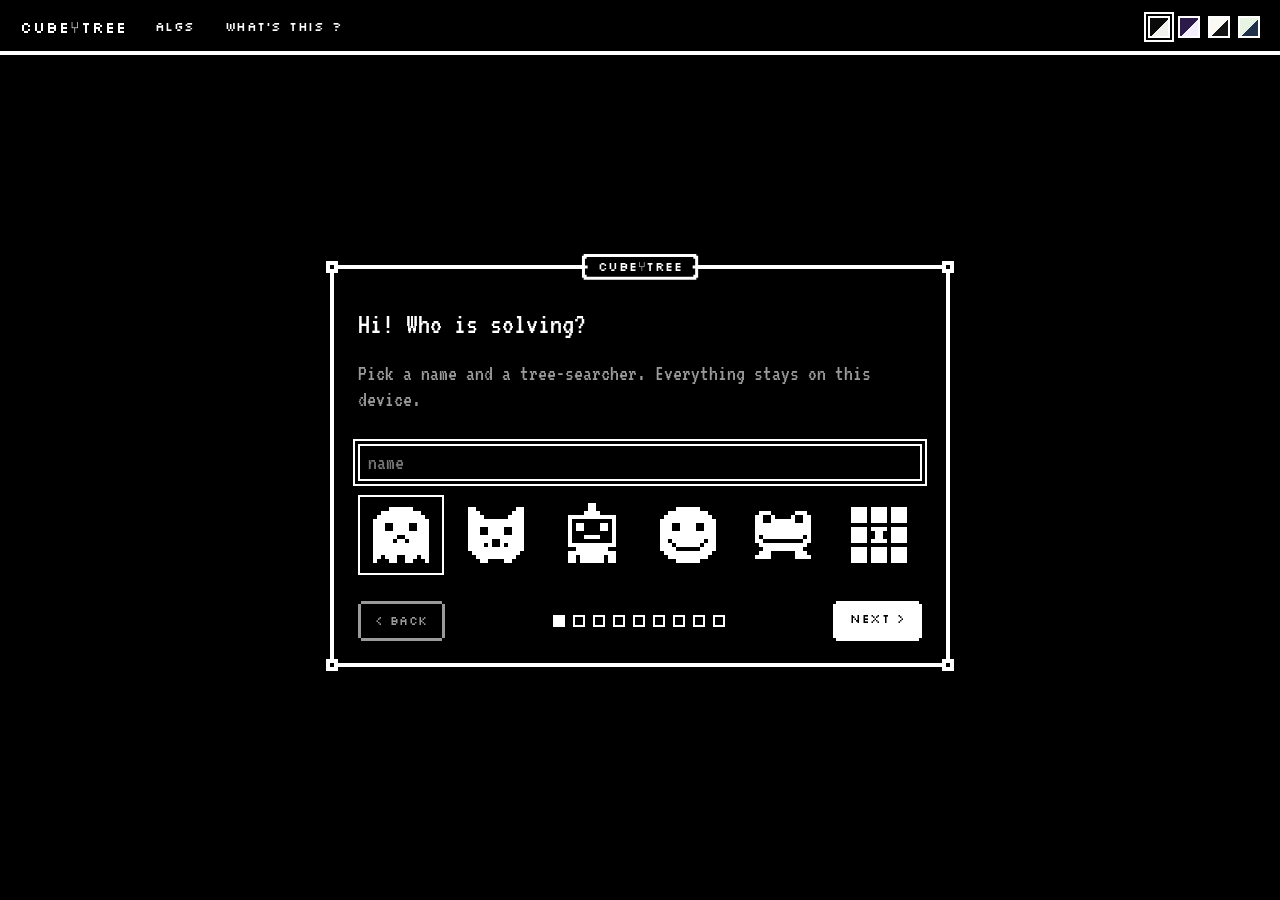
==== cube_tree_website/index.html @ 5900885c "Cache-buster for the portrait fix Co-Authored-By: Claude Opus 5.5 <noreply@anthropic.com>" ====
<!DOCTYPE html>
<html lang="en">

<head>
    <meta charset="UTF-8">
    <meta name="viewport" content="width=device-width, initial-scale=1.0">
    <title>cube⑂tree</title>
    <link rel="preconnect" href="https://fonts.googleapis.com">
    <link rel="preconnect" href="https://fonts.gstatic.com" crossorigin>
    <link rel="stylesheet" href="https://fonts.googleapis.com/css2?family=Silkscreen&family=VT323&display=swap">
    <link rel="stylesheet" href="styles.css?v=20261017b">
    <script src="js/profile.js?v=20261017b"></script>
</head>

<body>
    <header class="topbar">
        <div class="brand">
            <h1>cube⑂tree</h1>
            <nav class="page-nav" aria-label="pages">
                <a class="menu-item" href="algs.html"><span class="key">A</span>lgs</a>
                <button type="button" class="menu-item" id="info-btn"><span class="key">W</span>hat's this ?</button>
            </nav>
        </div>
        <div class="topbar-actions">
            <div class="theme-swatches" id="theme-swatches" role="group" aria-label="theme"></div>
        </div>
    </header>

    <main class="onboard-wrap">
        <section class="window onboard" id="onboard" aria-live="polite">
            <span class="window-tab" id="onboard-title">cube⑂tree</span>
            <div class="screen" id="screen"></div>
            <div class="nav" id="onboard-nav" hidden>
                <button type="button" class="px-btn" id="onboard-back">&lt; Back</button>
                <div class="dots" id="onboard-dots" aria-hidden="true"></div>
                <button type="button" class="px-btn primary" id="onboard-next">Next &gt;</button>
            </div>
        </section>
    </main>

    <script src="js/captions.js?v=20261017b"></script>
    <script src="js/skill-levels.js?v=20261017b"></script>
    <script src="js/searchers.js?v=20261017b"></script>
    <script src="js/facelet-cube.js?v=20261017b"></script>
    <script src="js/random-state-scramble.js?v=20261017b"></script>
    <script src="js/pro-steps.js?v=20261017b"></script>
    <script src="js/script.js?v=20261017b"></script>
    <script src="js/onboarding.js?v=20261017b"></script>
</body>

</html>
---- cube_tree_website/styles.css ----
/* cube⑂tree — one-bit pixel UI (README "Look").
 *
 * UI_references/ are the guardrails (developer, 2026-10-14): every frame,
 * button and mark below is one the references show, with their measured
 * proportions; nothing else is drawn.
 *
 *   UI_inspo.png (586 x 341, measured in its own pixels)
 *     window      stroke 4; corner studs 12 x 12 with a 4 x 4 hole, centred
 *                 on the corners; title tab centred on the top edge, 21 tall
 *                 for 8 px capitals, stroke 3, corners cut by one step, a
 *                 3 px ear at each end on the window's line
 *     check key   stroke 3, corners cut by one step, a bottom ledge 7 deep
 *     close box   a square with an X on the window's top-right corner
 *     selection   four L marks around the chosen item ("[Attack]"), only
 *                 there; never a frame for anything else
 *     inventory   a studded bar of round-cornered slots, half the stroke,
 *                 gaps of about a third of a slot
 *   1-bit_inspo_UI.png   the menu: capitals, the first letter lit in the
 *                 accent ("SETTINGS", "WHAT'S THIS ?"), a title strip
 *   showdown_UI_inspo.png  move buttons (name; type bottom left, count
 *                 bottom right), headed groups, the tooltip (title, tags,
 *                 a rule, lines)
 *   CubeDB screenshots    labels over their fields, the move counts at the
 *                 right of the label, one row of equal playback keys
 *   cube_inspo_art.png    the cube's flat cast shadow (pixel-cube.js)
 *
 * Measurements are kept as ratios at this page's scale: one art pixel (--u)
 * is 2 px; the window stroke is 2u (as the reference's stroke is half its
 * title capitals), studs 6u with a 2u hole, the title tab 13u tall, a key's
 * stroke 1.5u with a 3.5u ledge, slots 1u.
 *
 * Four themes, each from a reference: ink (UI_inspo.png), violet
 * (1-bit_inspo_UI.png), paper (1-bit_inspiration_art.jpeg), mint
 * (cube_inspo_art.png). Every colour is a token; the cube is always full
 * colour.
 */
:root,
:root[data-theme="ink"] {
    --bg: #000000;
    --panel: #000000;
    --ink: #ffffff;
    --dim: #9a9a9a;
    --line: #ffffff;
    --accent: #ffffff;
    --sel: #ffffff;
    --sel-ink: #000000;
    --warn: #ffd34d;
    --bad: #ff6b6b;
    --cube-bg: #000000;
    --shadow: #262626;
    --shine: #8dffa8;
    color-scheme: dark;
}
:root[data-theme="violet"] {
    --bg: #2e1548;
    --panel: #2e1548;
    --ink: #f4eefc;
    --dim: #a993c4;
    --line: #f4eefc;
    --accent: #2bd52b;
    --sel: #f4eefc;
    --sel-ink: #2e1548;
    --warn: #ffd34d;
    --bad: #ff8a8a;
    --cube-bg: #2e1548;
    --shadow: #22103a;
    --shine: #2bd52b;
    color-scheme: dark;
}
:root[data-theme="paper"] {
    --bg: #f4f4f0;
    --panel: #f4f4f0;
    --ink: #111111;
    --dim: #66665f;
    --line: #111111;
    --accent: #111111;
    --sel: #111111;
    --sel-ink: #f4f4f0;
    --warn: #8a5a00;
    --bad: #b3261e;
    --cube-bg: #f4f4f0;
    --shadow: #d7d7d0;
    --shine: #2f9e48;
    color-scheme: light;
}
:root[data-theme="mint"] {
    --bg: #d4ecd3;
    --panel: #d4ecd3;
    --ink: #22314a;
    --dim: #4f6e5c;
    --line: #22314a;
    --accent: #1f8fd6;
    --sel: #22314a;
    --sel-ink: #d4ecd3;
    --warn: #8a5a00;
    --bad: #b3261e;
    --cube-bg: #d4ecd3;
    --shadow: #63a675;
    --shine: #36c46a;
    color-scheme: light;
}

:root {
    --font-head: "Silkscreen", ui-monospace, Menlo, monospace;
    --font-body: "VT323", ui-monospace, Menlo, monospace;
    --u: 2px;                          /* one art pixel */
    --stroke: calc(2 * var(--u));      /* a window's line */
    --key: 3px;                        /* a key's line (1.5u) */
    --ledge: 7px;                      /* a key's bottom ledge (3.5u) */
    --slot: var(--u);                  /* a slot's line */
    --stud: calc(6 * var(--u));
    --hole: calc(2 * var(--u));
    --gap: 16px;
}

* { box-sizing: border-box; margin: 0; padding: 0; }
html { -webkit-text-size-adjust: 100%; }
[hidden] { display: none !important; }

body {
    background: var(--bg);
    color: var(--ink);
    font-family: var(--font-body);
    font-size: 22px;
    line-height: 1.15;
    min-height: 100vh;
    image-rendering: pixelated;
}
textarea, input, select, button { font: inherit; color: inherit; }
:focus-visible { outline: var(--u) solid var(--accent); outline-offset: 3px; }
::selection { background: var(--sel); color: var(--sel-ink); }

/* the chrome speaks in the pixel capitals of the references; prose and moves do not */
h1, h2, h3, legend, .label, .label-head, .window-tab, .px-title, .menu-item, .px-btn, .set-item, .slot-chip, .chip, .pick .tag, .case-name, .ls-head {
    font-family: var(--font-head);
    font-weight: 400;
    text-transform: uppercase;
    letter-spacing: 0.04em;
}
.moves, .alg, .scramble-text, .editor, .editor *, textarea, input { text-transform: none; letter-spacing: 0; }

/* ---- the window (UI_inspo.png) ------------------------------------------ */
.window, .px-frame {
    position: relative;
    background: var(--panel);
    border: var(--stroke) solid var(--line);
    padding: 30px 18px 18px;
}
.window::after, .px-frame::after {
    /* corner studs, each a square with a hole, centred on the corner */
    content: "";
    position: absolute;
    inset: calc(-1 * (var(--stud) + var(--stroke)) / 2);
    pointer-events: none;
    background:
        linear-gradient(var(--panel), var(--panel)) top var(--hole) left var(--hole) / var(--hole) var(--hole) no-repeat,
        linear-gradient(var(--panel), var(--panel)) top var(--hole) right var(--hole) / var(--hole) var(--hole) no-repeat,
        linear-gradient(var(--panel), var(--panel)) bottom var(--hole) left var(--hole) / var(--hole) var(--hole) no-repeat,
        linear-gradient(var(--panel), var(--panel)) bottom var(--hole) right var(--hole) / var(--hole) var(--hole) no-repeat,
        linear-gradient(var(--line), var(--line)) top left / var(--stud) var(--stud) no-repeat,
        linear-gradient(var(--line), var(--line)) top right / var(--stud) var(--stud) no-repeat,
        linear-gradient(var(--line), var(--line)) bottom left / var(--stud) var(--stud) no-repeat,
        linear-gradient(var(--line), var(--line)) bottom right / var(--stud) var(--stud) no-repeat;
}
/* the title tab: cut corners, a 3 px line, an ear at each end on the window's line */
.window-tab, .px-title {
    position: absolute;
    top: 0;
    left: 50%;
    transform: translate(-50%, calc(-50% - var(--stroke) / 2));
    z-index: 2;
    height: 26px;
    padding: 0 16px;
    display: inline-flex;
    align-items: center;
    gap: 10px;
    font-size: 13px;
    line-height: 1;
    white-space: nowrap;
    color: var(--ink);
    background: var(--line);
    clip-path: polygon(var(--u) 0, calc(100% - var(--u)) 0, calc(100% - var(--u)) var(--u), 100% var(--u), 100% calc(100% - var(--u)), calc(100% - var(--u)) calc(100% - var(--u)), calc(100% - var(--u)) 100%, var(--u) 100%, var(--u) calc(100% - var(--u)), 0 calc(100% - var(--u)), 0 var(--u), var(--u) var(--u));
}
.window-tab::before, .px-title::before {
    content: "";
    position: absolute;
    inset: var(--key);
    z-index: -1;
    background: var(--panel);
    clip-path: inherit;
}
.window-tab, .px-title { isolation: isolate; }
.window-tab::after, .px-title::after {
    /* the ears: the window's line carries on into the tab's ends */
    content: "";
    position: absolute;
    left: 0;
    right: 0;
    top: 50%;
    height: var(--key);
    transform: translateY(-50%);
    background:
        linear-gradient(var(--line), var(--line)) left / calc(2 * var(--key)) 100% no-repeat,
        linear-gradient(var(--line), var(--line)) right / calc(2 * var(--key)) 100% no-repeat;
}
.px-title .aside, .window-tab .aside { color: var(--dim); }
/* the close box: a square with an X on the window's top-right corner */
.close-box {
    position: absolute;
    top: calc(-1 * (28px + var(--stroke)) / 2);
    right: calc(-1 * (28px + var(--stroke)) / 2);
    z-index: 3;
    width: 28px;
    height: 28px;
    display: grid;
    place-items: center;
    background: var(--panel);
    border: var(--key) solid var(--line);
    font-family: var(--font-head);
    font-size: 16px;
    line-height: 1;
    cursor: pointer;
    padding: 0;
}
.close-box:hover, .close-box:focus-visible { background: var(--sel); color: var(--sel-ink); }

/* ---- selection marks: four L corners around the chosen item ------------- */
.marked, .px-btn.quiet:hover, .px-btn.quiet:focus-visible, .menu-item[aria-current="page"], .menu-item:hover, .menu-item:focus-visible { position: relative; }
.marked::before, .px-btn.quiet:hover::before, .px-btn.quiet:focus-visible::before,
.menu-item[aria-current="page"]::before, .menu-item:hover::before, .menu-item:focus-visible::before, .brackets::before {
    content: "";
    position: absolute;
    inset: -4px;
    pointer-events: none;
    --arm: 8px;
    --t: var(--key);
    background:
        linear-gradient(var(--line), var(--line)) top left / var(--arm) var(--t) no-repeat,
        linear-gradient(var(--line), var(--line)) top left / var(--t) var(--arm) no-repeat,
        linear-gradient(var(--line), var(--line)) top right / var(--arm) var(--t) no-repeat,
        linear-gradient(var(--line), var(--line)) top right / var(--t) var(--arm) no-repeat,
        linear-gradient(var(--line), var(--line)) bottom left / var(--arm) var(--t) no-repeat,
        linear-gradient(var(--line), var(--line)) bottom left / var(--t) var(--arm) no-repeat,
        linear-gradient(var(--line), var(--line)) bottom right / var(--arm) var(--t) no-repeat,
        linear-gradient(var(--line), var(--line)) bottom right / var(--t) var(--arm) no-repeat;
}
.brackets { position: relative; }
.brackets::before { inset: 0; --arm: 18px; }
.brackets:focus-within::before { --arm: 30px; }

/* ---- keys (the check keys of UI_inspo.png) ------------------------------- */
.px-btn {
    position: relative;
    display: inline-flex;
    align-items: center;
    justify-content: center;
    gap: 8px;
    min-height: 34px;
    padding: 6px 14px calc(6px + var(--ledge) - var(--key));
    background: var(--panel);
    color: var(--ink);
    border: none;
    cursor: pointer;
    font-size: 12px;
    line-height: 1;
    text-decoration: none;
    /* the line, cut at the corners, and the ledge along the bottom */
    box-shadow:
        inset 0 calc(-1 * var(--ledge)) 0 0 var(--line),
        0 calc(-1 * var(--key)) 0 0 var(--line),
        0 var(--key) 0 0 var(--line),
        calc(-1 * var(--key)) 0 0 0 var(--line),
        var(--key) 0 0 0 var(--line);
    margin: var(--key);
}
.px-btn:hover:not(:disabled) { box-shadow: inset 0 calc(-1 * var(--ledge)) 0 0 var(--line), inset 0 0 0 200px color-mix(in srgb, var(--line) 12%, transparent), 0 calc(-1 * var(--key)) 0 0 var(--line), 0 var(--key) 0 0 var(--line), calc(-1 * var(--key)) 0 0 0 var(--line), var(--key) 0 0 0 var(--line); }
.px-btn:active:not(:disabled) {
    transform: translateY(calc(var(--ledge) - var(--key)));
    padding-bottom: 6px;
    box-shadow: inset 0 calc(-1 * var(--key)) 0 0 var(--line), 0 calc(-1 * var(--key)) 0 0 var(--line), 0 var(--key) 0 0 var(--line), calc(-1 * var(--key)) 0 0 0 var(--line), var(--key) 0 0 0 var(--line);
}
.px-btn:disabled { color: var(--dim); cursor: default; box-shadow: 0 calc(-1 * var(--key)) 0 0 var(--dim), 0 var(--key) 0 0 var(--dim), calc(-1 * var(--key)) 0 0 0 var(--dim), var(--key) 0 0 0 var(--dim); padding-bottom: 6px; }
.px-btn.primary { background: var(--sel); color: var(--sel-ink); }
/* a plain word in the chrome: no key, the selection marks on hover */
.px-btn.quiet, .px-btn.quiet:hover:not(:disabled), .px-btn.quiet:active:not(:disabled), .px-btn.quiet:disabled {
    box-shadow: none; background: none; transform: none; padding: 6px 8px; margin: 0;
}
.px-btn.quiet:disabled { color: var(--dim); }
.px-btn.quiet:disabled::before { display: none; }
.px-btn.icon { min-width: 34px; padding-left: 8px; padding-right: 8px; }
a.px-btn { color: inherit; }
.link-btn { background: none; border: none; color: var(--dim); text-decoration: underline; cursor: pointer; justify-self: start; text-align: left; }
.link-btn:hover { color: var(--ink); }

/* check boxes: the check key, small; the check is a pixel tick */
.px-check { display: inline-flex; align-items: center; gap: 10px; cursor: pointer; }
.px-check input {
    appearance: none;
    -webkit-appearance: none;
    flex: 0 0 auto;
    width: 22px;
    height: 24px;
    margin: var(--key);
    cursor: pointer;
    background: var(--panel);
    box-shadow: inset 0 -5px 0 0 var(--line), 0 calc(-1 * var(--key)) 0 0 var(--line), 0 var(--key) 0 0 var(--line), calc(-1 * var(--key)) 0 0 0 var(--line), var(--key) 0 0 0 var(--line);
    display: inline-grid;
    place-items: center;
}
.px-check input:checked::after {
    /* the tick of UI_inspo.png's keys, in art pixels */
    content: "";
    width: 14px;
    height: 10px;
    margin-bottom: 5px;
    background: var(--ink);
    clip-path: polygon(0 50%, 25% 50%, 25% 70%, 37.5% 70%, 37.5% 80%, 50% 80%, 50% 60%, 62.5% 60%, 62.5% 40%, 75% 40%, 75% 20%, 87.5% 20%, 87.5% 0, 100% 0, 100% 30%, 87.5% 30%, 87.5% 50%, 75% 50%, 75% 70%, 62.5% 70%, 62.5% 90%, 50% 90%, 50% 100%, 37.5% 100%, 37.5% 90%, 25% 90%, 25% 80%, 12.5% 80%, 12.5% 70%, 0 70%);
}
.px-check input:disabled { box-shadow: 0 calc(-1 * var(--key)) 0 0 var(--dim), 0 var(--key) 0 0 var(--dim), calc(-1 * var(--key)) 0 0 0 var(--dim), var(--key) 0 0 0 var(--dim); }

/* fields: a plain box of the window's line (CubeDB's fields, in one bit) */
.px-input, .px-select, .px-textarea {
    background: var(--panel);
    border: var(--slot) solid var(--line);
    padding: 4px 8px;
    border-radius: 0;
    min-height: 34px;
}
.px-select {
    appearance: none; -webkit-appearance: none; padding-right: 28px;
    background-image: linear-gradient(45deg, transparent 50%, var(--ink) 50%), linear-gradient(135deg, var(--ink) 50%, transparent 50%);
    background-position: calc(100% - 15px) 55%, calc(100% - 9px) 55%;
    background-size: 6px 6px;
    background-repeat: no-repeat;
}

/* ---- the top: the menu of 1-bit_inspo_UI.png ----------------------------- */
.topbar {
    display: flex;
    align-items: center;
    justify-content: space-between;
    gap: 12px 20px;
    flex-wrap: wrap;
    padding: 14px 20px 12px;
    background: var(--bg);
    border-bottom: var(--stroke) solid var(--line);
    position: sticky;
    top: 0;
    z-index: 20;
}
.brand { display: flex; align-items: center; gap: 22px; flex-wrap: wrap; }
.brand h1 { font-size: 16px; line-height: 1; letter-spacing: 0.06em; }
.page-nav { display: flex; gap: 6px 18px; flex-wrap: wrap; }
.menu-item {
    background: none;
    border: none;
    padding: 6px 6px;
    font-size: 13px;
    line-height: 1;
    color: var(--ink);
    text-decoration: none;
    cursor: pointer;
}
.menu-item .key { color: var(--accent); }
.topbar-actions { display: flex; align-items: center; gap: 10px; }
/* the profile badge: a portrait in a round frame (UI_inspo.png, top left) */
.profile-chip { display: inline-flex; align-items: center; gap: 10px; color: var(--ink); text-decoration: none; font-family: var(--font-head); font-size: 12px; text-transform: uppercase; }
.profile-chip canvas { width: 32px; height: 32px; padding: 3px; border: var(--slot) solid var(--line); background: var(--panel); }

/* ---- labels over their fields (CubeDB) ----------------------------------- */
.label-row { display: flex; align-items: center; gap: 10px; margin-bottom: 8px; min-height: 30px; flex-wrap: wrap; }
.label-row .label { font-size: 12px; color: var(--ink); }
.label-row .aside, .move-count, .scramble-status { font-family: var(--font-head); font-size: 11px; color: var(--dim); text-transform: uppercase; }
.scramble-status.searching { color: var(--accent); }
.scramble-status.error { color: var(--bad); }
.move-count { margin-left: auto; }

/* ---- the solving screen -------------------------------------------------- */
.main {
    display: grid;
    grid-template-columns: minmax(300px, 1fr) minmax(340px, 1.05fr);
    gap: 28px calc(2 * var(--gap));
    padding: 26px 20px 48px;
    max-width: 1320px;
    margin: 0 auto;
    align-items: start;
}
.col { display: grid; gap: 26px; min-width: 0; }
.cube-col { position: sticky; top: 84px; }

.cube-stage {
    position: relative;
    width: 100%;
    aspect-ratio: 1 / 0.9;
    overflow: hidden;
    touch-action: none;
    cursor: grab;
}
.cube-stage:active { cursor: grabbing; }
.cube-stage canvas { width: 100%; height: 100%; display: block; image-rendering: pixelated; }
.cube-stage .stage-note { position: absolute; left: 14px; bottom: 10px; font-size: 18px; color: var(--dim); pointer-events: none; }
.cube-stage .stage-step { position: absolute; left: 14px; top: 12px; font-family: var(--font-head); font-size: 11px; color: var(--dim); pointer-events: none; }
.zoom { position: absolute; right: 8px; top: 8px; display: grid; gap: 4px; }
.zoom .px-btn { min-height: 28px; min-width: 28px; font-size: 16px; padding: 4px; }

/* playback: a scrub line, then one row of equal keys (CubeDB) */
.playback { display: grid; gap: 10px; margin-top: 10px; }
.scrub { -webkit-appearance: none; appearance: none; width: 100%; height: 18px; background: transparent; cursor: pointer; }
.scrub::-webkit-slider-runnable-track { height: var(--stroke); background: var(--line); }
.scrub::-moz-range-track { height: var(--stroke); background: var(--line); }
.scrub::-webkit-slider-thumb { -webkit-appearance: none; width: 12px; height: 18px; background: var(--panel); border: var(--key) solid var(--line); margin-top: -7px; }
.scrub::-moz-range-thumb { width: 12px; height: 18px; background: var(--panel); border: var(--key) solid var(--line); border-radius: 0; }
.play-row { display: grid; grid-template-columns: repeat(5, 1fr); gap: 8px; }
.play-row .px-btn { width: auto; font-size: 12px; }
.case-view .play-row { grid-template-columns: repeat(4, 1fr); }

.scramble-text { font-size: 25px; line-height: 1.2; word-spacing: 3px; min-height: 2.4em; }
.scramble-nav { display: flex; gap: 2px; align-items: center; margin-left: auto; }
.scramble-nav .count { font-family: var(--font-head); font-size: 11px; min-width: 40px; text-align: center; }

.solution-panel { display: grid; }
.editor { position: relative; width: 100%; min-height: 132px; font-size: 25px; line-height: 31px; background: var(--panel); }
.editor textarea, .editor .editor-shadow {
    position: absolute; inset: 0; padding: 14px 18px;
    white-space: pre-wrap; word-wrap: break-word; overflow-wrap: anywhere;
    font: inherit; line-height: inherit; tab-size: 4;
}
.editor textarea { background: transparent; border: none; resize: none; color: transparent; caret-color: var(--ink); z-index: 2; overflow: hidden; }
.editor textarea:focus { outline: none; }
.editor .editor-shadow { color: var(--ink); pointer-events: none; z-index: 1; overflow: hidden; }
.editor .editor-sizer { visibility: hidden; padding: 14px 18px; white-space: pre-wrap; overflow-wrap: anywhere; min-height: 132px; }
.editor .tok-comment { color: var(--accent); }
.editor .tok-pending { color: var(--dim); }
.editor .tok-bad { text-decoration: underline wavy var(--bad); }
.editor .ghost { color: var(--dim); }
/* the key hint of CubeDB's autocomplete ("Tab") */
.ghost-key { font-family: var(--font-head); font-size: 10px; text-transform: uppercase; border: var(--slot) solid var(--dim); padding: 1px 4px; margin-left: 8px; vertical-align: 4px; color: var(--dim); }
.editor-actions { display: flex; gap: 4px 10px; flex-wrap: wrap; justify-content: flex-end; margin-top: 10px; }
.status-line { font-size: 18px; color: var(--dim); }
.status-line:empty { display: none; }
.status-line[data-state="error"] { color: var(--bad); }

/* ---- the tree-searcher: its portrait and its window ---------------------- */
.searcher { display: grid; grid-template-columns: 76px minmax(0, 1fr); gap: 0 20px; align-items: start; margin-top: 26px; }
/* the round portrait frame of UI_inspo.png's badge: a ring of pixel steps */
.searcher-sprite {
    --ring: polygon(20px 0, calc(100% - 20px) 0, calc(100% - 20px) 6px, calc(100% - 10px) 6px, calc(100% - 10px) 10px, calc(100% - 6px) 10px, calc(100% - 6px) 20px, 100% 20px, 100% calc(100% - 20px), calc(100% - 6px) calc(100% - 20px), calc(100% - 6px) calc(100% - 10px), calc(100% - 10px) calc(100% - 10px), calc(100% - 10px) calc(100% - 6px), calc(100% - 20px) calc(100% - 6px), calc(100% - 20px) 100%, 20px 100%, 20px calc(100% - 6px), 10px calc(100% - 6px), 10px calc(100% - 10px), 6px calc(100% - 10px), 6px calc(100% - 20px), 0 calc(100% - 20px), 0 20px, 6px 20px, 6px 10px, 10px 10px, 10px 6px, 20px 6px);
}
.searcher-sprite {
    position: relative; width: 76px; height: 76px; padding: 12px;
    background: none; border: none; cursor: pointer; display: grid; place-items: center; isolation: isolate;
}
.searcher-sprite::before, .searcher-sprite::after { content: ""; position: absolute; z-index: -1; clip-path: var(--ring); }
.searcher-sprite::before { inset: 0; background: var(--line); }
.searcher-sprite::after { inset: var(--key); background: var(--panel); }
.searcher-sprite canvas { width: 100%; height: 100%; animation: bob 1.6s steps(2) infinite; }
@keyframes bob { 50% { transform: translateY(-2px); } }
.searcher.thinking .searcher-sprite canvas { animation: bob 0.5s steps(2) infinite; }
.bubble { min-width: 0; padding: 30px 16px 16px; }
.bubble-title:empty { display: none; }
.bubble .say { margin-bottom: 12px; }
.picks { display: grid; grid-template-columns: repeat(auto-fill, minmax(230px, 1fr)); gap: 10px; }
/* a pick: one of Showdown's move buttons -- the moves, the kind bottom left, the count bottom right */
.pick {
    display: grid;
    grid-template-columns: 1fr auto;
    grid-template-areas: "alg alg" "why why" "tag cnt";
    gap: 4px 10px;
    text-align: left;
    padding: 10px 12px 8px;
    background: var(--panel);
    border: var(--slot) solid var(--line);
    cursor: pointer;
    min-width: 0;
    position: relative;
}
.pick .alg { grid-area: alg; font-size: 24px; overflow-wrap: anywhere; }
.pick .why { grid-area: why; font-size: 18px; color: var(--dim); }
.pick .tag { grid-area: tag; font-size: 10px; color: var(--accent); align-self: end; }
.pick .cnt { grid-area: cnt; font-family: var(--font-head); font-size: 10px; color: var(--dim); text-transform: uppercase; align-self: end; }
.pick:hover, .pick:focus-visible { background: var(--sel); color: var(--sel-ink); }
.pick:hover .why, .pick:hover .tag, .pick:hover .cnt, .pick:focus-visible .why, .pick:focus-visible .tag, .pick:focus-visible .cnt { color: var(--sel-ink); }
.pick-row { display: flex; align-items: stretch; gap: 4px; min-width: 0; }
.pick-row .pick { flex: 1; }
.pick-row .star { align-self: center; color: var(--dim); }
.pick-row .star:hover, .pick-row .star:focus-visible { color: var(--warn); }
.bubble-actions { display: flex; justify-content: flex-end; gap: 8px; margin-top: 12px; flex-wrap: wrap; }
.bubble-actions:empty { display: none; }
.critique-list { list-style: none; display: grid; gap: 4px; max-height: 52vh; overflow: auto; }
.critique-list li { cursor: pointer; padding: 6px 8px; border: var(--slot) solid transparent; }
.critique-list li:hover { border-color: var(--line); }
.critique-list .alt { color: var(--dim); font-size: 19px; }
.critique-list .total { cursor: default; border-top: var(--slot) solid var(--line); padding-top: 8px; }
.critique-list .total:hover { border-color: transparent; border-top-color: var(--line); }

/* ---- dialogs: windows over the page ------------------------------------- */
dialog { color: var(--ink); }
dialog::backdrop { background: color-mix(in srgb, var(--bg) 70%, transparent); }
/* settings: a window down the right side */
.drawer {
    margin: 16px 16px 16px auto;
    height: calc(100% - 32px);
    max-height: none;
    width: min(500px, calc(100vw - 32px));
    overflow: visible;
    padding: 0;
}
.drawer .drawer-body { height: 100%; overflow: auto; overflow-x: hidden; padding: 34px 22px 40px; display: grid; gap: 30px; align-content: start; }
.group { display: grid; gap: 10px; border: none; min-width: 0; }
.group legend, .group .label-head { font-size: 13px; color: var(--accent); margin-bottom: 8px; }
.group .row { display: flex; flex-wrap: wrap; gap: 10px 20px; align-items: center; }
.group .hint { margin: 0; font-size: 18px; color: var(--dim); }
/* a setting: its name, then a short line saying exactly what it does */
.opt { display: grid; grid-template-columns: auto 1fr; gap: 0 12px; align-items: start; cursor: pointer; }
.opt input { margin-top: 3px; }
.opt .name { font-size: 22px; }
.opt .name .acr { font-family: var(--font-head); font-size: 11px; color: var(--accent); margin-left: 6px; text-transform: uppercase; }
.opt .desc { grid-column: 2; font-size: 18px; color: var(--dim); line-height: 1.15; }
.field { display: grid; gap: 4px; }
.field .name { font-size: 22px; }
.field .desc { font-size: 18px; color: var(--dim); }
.field .px-select, .field .px-input { justify-self: start; min-width: 220px; max-width: 100%; }
.ls-head { font-size: 11px; color: var(--dim); margin-top: 6px; }
.limits-table { width: 100%; border-collapse: collapse; font-size: 18px; }
.limits-table th { font-family: var(--font-head); font-size: 9px; text-align: left; color: var(--dim); font-weight: 400; padding: 2px; text-transform: uppercase; }
.limits-table td { padding: 2px; }
.limits-table input { width: 100%; min-height: 26px; padding: 1px 4px; }
details summary { cursor: pointer; font-size: 20px; }
.info-dialog {
    max-width: min(640px, calc(100vw - 40px));
    max-height: calc(100vh - 60px);
    margin: auto;
    overflow: visible;
    padding: 0;
}
.info-dialog .info-body { max-height: calc(100vh - 64px); overflow: auto; padding: 34px 22px 20px; }
.info-dialog h3 { font-size: 12px; margin: 18px 0 6px; color: var(--accent); }
.info-dialog h3:first-child { margin-top: 0; }

/* ---- sign-in and onboarding (index.html) --------------------------------- */
.onboard-wrap { min-height: calc(100vh - 70px); display: grid; place-items: center; padding: 40px 20px 48px; }
.onboard { width: min(620px, 100%); padding: 38px 24px 22px; }
.onboard h2 { font-family: var(--font-body); text-transform: none; letter-spacing: 0; font-size: 30px; margin-bottom: 6px; }
.onboard .sub { color: var(--dim); margin-bottom: 18px; min-height: 1em; }
.onboard .screen { display: grid; gap: 14px; }
.onboard .nav { display: flex; justify-content: space-between; align-items: center; margin-top: 26px; gap: 12px; }
.onboard .dots { display: flex; gap: 8px; }
.onboard .dots span { width: 12px; height: 12px; border: var(--slot) solid var(--line); }
.onboard .dots span.on { background: var(--ink); }
.searcher-grid { display: grid; grid-template-columns: repeat(6, 1fr); gap: 10px; }
.searcher-choice { border: var(--slot) solid transparent; background: none; padding: 6px; cursor: pointer; display: grid; place-items: center; position: relative; }
.searcher-choice canvas { width: 100%; max-width: 64px; aspect-ratio: 1; }
.searcher-choice[aria-pressed="true"] { border-color: var(--line); }
.choice-list { display: grid; gap: 8px; }
.choice { display: flex; align-items: center; gap: 12px; border: var(--slot) solid var(--line); padding: 8px 12px; cursor: pointer; background: var(--panel); }
.choice:hover { background: color-mix(in srgb, var(--line) 12%, var(--panel)); }
.choice.selected, .choice:has(input:checked) { background: var(--sel); color: var(--sel-ink); }
.choice:has(input:checked) input, .choice.selected input { background: var(--sel); box-shadow: inset 0 -5px 0 0 var(--sel-ink), 0 -3px 0 0 var(--sel-ink), 0 3px 0 0 var(--sel-ink), -3px 0 0 0 var(--sel-ink), 3px 0 0 0 var(--sel-ink); }
.choice:has(input:checked) input::after { background: var(--sel-ink); }
.choice .tag { margin-left: auto; font-family: var(--font-head); font-size: 10px; color: var(--dim); text-transform: uppercase; }
.choice:has(input:checked) .tag { color: var(--sel-ink); }
.speed-row { display: flex; align-items: center; gap: 12px; flex-wrap: wrap; }
.speed-row .px-input { width: 120px; font-size: 30px; }
.level-readout { font-family: var(--font-head); font-size: 12px; text-transform: uppercase; }
.level-note { color: var(--dim); font-size: 20px; line-height: 1.2; }
.colour-row { display: flex; gap: 12px; flex-wrap: wrap; }
.colour-chip { width: 44px; height: 44px; border: var(--slot) solid var(--line); cursor: pointer; position: relative; }
.colour-chip[aria-pressed="true"] { outline: var(--key) solid var(--line); outline-offset: 3px; }
.colour-chip[aria-pressed="true"]::after { content: ""; position: absolute; inset: 0; margin: auto; width: 16px; height: 12px; background: #111; clip-path: polygon(0 50%, 25% 50%, 25% 70%, 37.5% 70%, 37.5% 80%, 50% 80%, 50% 60%, 62.5% 60%, 62.5% 40%, 75% 40%, 75% 20%, 87.5% 20%, 87.5% 0, 100% 0, 100% 30%, 87.5% 30%, 87.5% 50%, 75% 50%, 75% 70%, 62.5% 70%, 62.5% 90%, 50% 90%, 50% 100%, 37.5% 100%, 37.5% 90%, 25% 90%, 25% 80%, 12.5% 80%, 12.5% 70%, 0 70%); }
.theme-swatches { display: flex; gap: 8px; }
.theme-swatch { width: 22px; height: 22px; border: var(--slot) solid var(--line); cursor: pointer; }
.theme-swatch[aria-pressed="true"] { outline: var(--slot) solid var(--line); outline-offset: 2px; }
.profile-list { display: grid; gap: 8px; }
.profile-row { display: flex; align-items: center; gap: 10px; }
.profile-row .choice { flex: 1; }
.profile-row canvas { width: 32px; height: 32px; }
.code-box { width: 100%; min-height: 80px; font-size: 15px; word-break: break-all; }

/* ---- the alg sets page (algs.html) --------------------------------------- */
.algs-main {
    max-width: 1360px; margin: 0 auto; padding: 32px 20px 48px;
    display: grid; grid-template-columns: 200px minmax(0, 1fr); gap: 32px; align-items: start;
}
/* the sets: the menu of 1-bit_inspo_UI.png, the first letter lit */
.set-menu { position: sticky; top: 96px; padding: 30px 10px 12px; }
.set-list { list-style: none; display: grid; gap: 4px; }
.set-item {
    position: relative;
    width: 100%; display: grid; grid-template-columns: 1fr auto; align-items: baseline;
    background: none; border: none; padding: 7px 10px; cursor: pointer; text-align: left; font-size: 13px; color: var(--ink);
}
.set-item .set-key { color: var(--accent); }
.set-item .set-count { font-family: var(--font-body); font-size: 18px; color: var(--dim); text-transform: none; letter-spacing: 0; }
.set-item:hover::before, .set-item:focus-visible::before, .set-item[aria-selected="true"]::before {
    content: ""; position: absolute; inset: 0; pointer-events: none; --arm: 8px; --t: var(--key);
    background:
        linear-gradient(var(--line), var(--line)) top left / var(--arm) var(--t) no-repeat,
        linear-gradient(var(--line), var(--line)) top left / var(--t) var(--arm) no-repeat,
        linear-gradient(var(--line), var(--line)) top right / var(--arm) var(--t) no-repeat,
        linear-gradient(var(--line), var(--line)) top right / var(--t) var(--arm) no-repeat,
        linear-gradient(var(--line), var(--line)) bottom left / var(--arm) var(--t) no-repeat,
        linear-gradient(var(--line), var(--line)) bottom left / var(--t) var(--arm) no-repeat,
        linear-gradient(var(--line), var(--line)) bottom right / var(--arm) var(--t) no-repeat,
        linear-gradient(var(--line), var(--line)) bottom right / var(--t) var(--arm) no-repeat;
}
.set-item[aria-selected="true"] { background: var(--sel); color: var(--sel-ink); }
.set-item[aria-selected="true"] .set-key, .set-item[aria-selected="true"] .set-count { color: var(--sel-ink); }

.set-window { display: grid; gap: 16px; min-width: 0; }
.algs-search { position: relative; font-size: 25px; line-height: 31px; background: var(--panel); min-height: 56px; }
.algs-search input, .algs-search .search-shadow {
    position: absolute; inset: 0; padding: 12px 18px; border: none; background: transparent;
    font: inherit; line-height: inherit; white-space: pre; overflow: hidden;
}
.algs-search input { color: transparent; caret-color: var(--ink); z-index: 2; width: 100%; }
.algs-search input:focus { outline: none; }
.algs-search .search-shadow { color: var(--ink); pointer-events: none; z-index: 1; }
.algs-search .ghost { color: var(--dim); }
.search-note { color: var(--dim); font-size: 20px; }
.search-note:empty { display: none; }
.search-note .link-btn { font-size: inherit; color: var(--ink); }

.set-bar { display: flex; flex-wrap: wrap; align-items: center; justify-content: space-between; gap: 6px 16px; }
.set-title { color: var(--dim); font-size: 20px; }
.set-title:empty { display: none; }
.progress { display: inline-flex; align-items: center; gap: 10px; color: var(--dim); font-size: 19px; }
/* the known count: a row of inventory slots */
.slots { display: inline-flex; gap: 3px; }
.slots i { width: 9px; height: 14px; border: var(--slot) solid var(--dim); }
.slots i.on { background: var(--accent); border-color: var(--accent); }

/* subsets: the inventory bar of UI_inspo.png -- studded, slots inside */
.slot-bar { position: relative; display: flex; flex-wrap: wrap; gap: 8px; padding: 12px 14px; border: var(--stroke) solid var(--line); }
.slot-bar::after {
    content: ""; position: absolute; inset: calc(-1 * (var(--stud) + var(--stroke)) / 2); pointer-events: none;
    background:
        linear-gradient(var(--panel), var(--panel)) top var(--hole) left var(--hole) / var(--hole) var(--hole) no-repeat,
        linear-gradient(var(--panel), var(--panel)) top var(--hole) right var(--hole) / var(--hole) var(--hole) no-repeat,
        linear-gradient(var(--panel), var(--panel)) bottom var(--hole) left var(--hole) / var(--hole) var(--hole) no-repeat,
        linear-gradient(var(--panel), var(--panel)) bottom var(--hole) right var(--hole) / var(--hole) var(--hole) no-repeat,
        linear-gradient(var(--line), var(--line)) top left / var(--stud) var(--stud) no-repeat,
        linear-gradient(var(--line), var(--line)) top right / var(--stud) var(--stud) no-repeat,
        linear-gradient(var(--line), var(--line)) bottom left / var(--stud) var(--stud) no-repeat,
        linear-gradient(var(--line), var(--line)) bottom right / var(--stud) var(--stud) no-repeat;
}
.slot-bar:empty { display: none; }
.slot-bar.sub { border-width: var(--slot); }
.slot-bar.sub::after { display: none; }
/* a slot: rounded by one step (a line on each side, none on the corners) */
.slot-chip {
    background: var(--panel); border: none; color: var(--ink); cursor: pointer;
    padding: 6px 10px; font-size: 11px; min-width: 36px; line-height: 1.2;
    box-shadow: 0 calc(-1 * var(--slot)) 0 0 var(--line), 0 var(--slot) 0 0 var(--line), calc(-1 * var(--slot)) 0 0 0 var(--line), var(--slot) 0 0 0 var(--line);
    margin: var(--slot);
}
.slot-chip:hover, .slot-chip:focus-visible { background: color-mix(in srgb, var(--line) 15%, var(--panel)); }
.slot-chip[aria-pressed="true"] { background: var(--sel); color: var(--sel-ink); }
.slot-chip.pair-chip { display: inline-grid; justify-items: center; padding: 4px 4px 2px; font-size: 10px; }
.slot-chip.pair-chip canvas { width: 44px; height: 40px; image-rendering: pixelated; }
/* what the chosen subset is, in one line under the bar */
.subset-note { color: var(--dim); font-size: 20px; }
.subset-note:empty { display: none; }
.subset-note b { font-weight: 400; color: var(--ink); }

.grid-tools { display: flex; flex-wrap: wrap; align-items: center; justify-content: space-between; gap: 6px 12px; }
.seg { display: inline-flex; gap: 4px; }
.chip { position: relative; background: none; border: none; padding: 7px 10px; cursor: pointer; color: var(--dim); font-size: 11px; }
.chip:hover { color: var(--ink); }
.chip[aria-pressed="true"] { color: var(--ink); }
.chip[aria-pressed="true"]::before {
    content: ""; position: absolute; inset: 0; pointer-events: none; --arm: 7px; --t: var(--key);
    background:
        linear-gradient(var(--line), var(--line)) top left / var(--arm) var(--t) no-repeat,
        linear-gradient(var(--line), var(--line)) top left / var(--t) var(--arm) no-repeat,
        linear-gradient(var(--line), var(--line)) top right / var(--arm) var(--t) no-repeat,
        linear-gradient(var(--line), var(--line)) top right / var(--t) var(--arm) no-repeat,
        linear-gradient(var(--line), var(--line)) bottom left / var(--arm) var(--t) no-repeat,
        linear-gradient(var(--line), var(--line)) bottom left / var(--t) var(--arm) no-repeat,
        linear-gradient(var(--line), var(--line)) bottom right / var(--arm) var(--t) no-repeat,
        linear-gradient(var(--line), var(--line)) bottom right / var(--t) var(--arm) no-repeat;
}
.learn-btn[aria-pressed="true"] { background: var(--sel); color: var(--sel-ink); }
.learn-hint { color: var(--accent); font-size: 19px; }

/* a case: an inventory slot */
.case-grid { display: grid; grid-template-columns: repeat(auto-fill, minmax(116px, 1fr)); gap: 12px; padding: 2px; }
.grid-empty { grid-column: 1 / -1; color: var(--dim); padding: 8px 2px; }
.case-tile {
    position: relative; display: grid; justify-items: center; gap: 6px;
    background: var(--panel); border: none; padding: 12px 4px 8px; cursor: pointer; min-width: 0; color: var(--ink);
    box-shadow: 0 calc(-1 * var(--slot)) 0 0 var(--dim), 0 var(--slot) 0 0 var(--dim), calc(-1 * var(--slot)) 0 0 0 var(--dim), var(--slot) 0 0 0 var(--dim);
    margin: var(--slot);
    touch-action: manipulation;
}
.case-tile:hover, .case-tile:focus-visible { box-shadow: 0 calc(-1 * var(--slot)) 0 0 var(--line), 0 var(--slot) 0 0 var(--line), calc(-1 * var(--slot)) 0 0 0 var(--line), var(--slot) 0 0 0 var(--line); }
.case-tile canvas { width: 76px; height: 76px; image-rendering: pixelated; }
.case-tile.slot canvas { width: 96px; height: 86px; }
.case-tile .case-name { font-size: 9px; color: var(--dim); text-align: center; overflow-wrap: anywhere; }
.case-tile .marks i { position: absolute; top: 4px; font-style: normal; font-family: var(--font-head); font-size: 11px; line-height: 1; display: none; }
.case-tile .m-known { left: 6px; color: var(--accent); }
.case-tile .m-main { right: 6px; color: var(--warn); }
.case-tile.known .m-known, .case-tile.has-main .m-main { display: block; }
.learning .case-tile { cursor: cell; user-select: none; }
.learning .case-tile:not(.known) canvas { opacity: 0.35; }
.learning .case-tile.known { box-shadow: 0 -2px 0 0 var(--accent), 0 2px 0 0 var(--accent), -2px 0 0 0 var(--accent), 2px 0 0 0 var(--accent); }

/* the hover card: Showdown's tooltip -- a title, a rule, lines */
.case-card {
    position: fixed; z-index: 50; pointer-events: none;
    background: var(--panel); border: var(--slot) solid var(--line);
    padding: 8px 12px 10px; display: grid; gap: 6px;
}
.case-card .card-head { display: flex; justify-content: space-between; gap: 8px; font-family: var(--font-head); font-size: 11px; text-transform: uppercase; border-bottom: var(--slot) solid var(--line); padding-bottom: 6px; }
.case-card .card-tag { color: var(--warn); }
.case-card .alg { font-size: 24px; overflow-wrap: anywhere; }
.case-card .card-meta { display: flex; justify-content: space-between; gap: 8px; color: var(--dim); font-size: 17px; }
.case-card .card-more { color: var(--dim); font-size: 16px; }
.auf { color: var(--dim); }

.match-list { display: grid; gap: 6px; }
.match-row {
    position: relative; display: grid; grid-template-columns: 64px 1fr; gap: 14px; align-items: center; text-align: left;
    background: none; border: var(--slot) solid transparent; padding: 6px 10px; cursor: pointer; color: var(--ink);
}
.match-row:hover, .match-row.active, .match-row:focus-visible { border-color: var(--line); }
.match-row canvas { width: 56px; height: 56px; image-rendering: pixelated; }
.match-text { display: grid; gap: 2px; min-width: 0; }
.match-text .case-name { font-size: 10px; color: var(--dim); }
.match-text .alg { font-size: 23px; overflow-wrap: anywhere; }
.match-text .alg b { font-weight: 400; color: var(--accent); }

/* the case: a window; its algs as Showdown's move buttons */
.case-dialog { width: min(1000px, calc(100vw - 40px)); max-height: calc(100vh - 48px); margin: auto; overflow: visible; padding: 0; }
.case-dialog::backdrop { background: color-mix(in srgb, var(--bg) 75%, transparent); }
.case-body { display: grid; grid-template-columns: minmax(240px, 0.9fr) minmax(300px, 1.3fr); gap: 20px; padding: 36px 20px 20px; max-height: calc(100vh - 56px); overflow: auto; }
.case-view { display: grid; gap: 12px; align-content: start; }
.case-stage { aspect-ratio: 1 / 0.9; }
.known-btn[aria-pressed="true"] { background: var(--sel); color: var(--sel-ink); }
.case-sub { color: var(--dim); margin-bottom: 8px; }
.case-sub:empty { display: none; }
.alg-list { list-style: none; display: grid; grid-template-columns: repeat(auto-fill, minmax(260px, 1fr)); gap: 10px; }
.alg-move {
    position: relative; display: grid; gap: 4px; padding: 10px 12px 8px; cursor: pointer;
    border: var(--slot) solid var(--dim); background: var(--panel);
}
.alg-move .alg { font-size: 24px; overflow-wrap: anywhere; padding-right: 70px; }
.alg-move .meta { display: flex; justify-content: space-between; gap: 8px; font-family: var(--font-head); font-size: 9px; text-transform: uppercase; color: var(--dim); }
.alg-move .stm { white-space: nowrap; }
.alg-move .alg-tools { position: absolute; top: 4px; right: 4px; display: flex; gap: 0; }
.alg-move .alg-tools .px-btn { min-height: 26px; padding: 4px 6px; font-size: 11px; color: var(--dim); }
.alg-move .star[aria-pressed="true"] { color: var(--warn); }
.alg-move:hover, .alg-move:focus-visible { border-color: var(--line); }
.alg-move.active { border-color: var(--line); background: color-mix(in srgb, var(--line) 10%, var(--panel)); }
.alg-move.main { border-color: var(--warn); }
.alg-move.main .src { color: var(--warn); }

@media (max-width: 860px) {
    .algs-main { grid-template-columns: minmax(0, 1fr); gap: 34px; }
    .set-menu { position: static; padding: 28px 8px 10px; }
    .set-list { display: flex; overflow-x: auto; scrollbar-width: none; gap: 6px; }
    .set-list::-webkit-scrollbar { display: none; }
    .set-item { width: auto; white-space: nowrap; gap: 8px; }
}
@media (max-width: 760px) {
    .case-body { grid-template-columns: 1fr; padding: 34px 14px 14px; }
    .case-stage { aspect-ratio: auto; height: 32vh; min-height: 190px; }
    .alg-list { grid-template-columns: 1fr; }
    .case-grid { grid-template-columns: repeat(auto-fill, minmax(98px, 1fr)); gap: 10px; }
    .case-tile canvas { width: 64px; height: 64px; }
    .case-tile.slot canvas { width: 80px; height: 72px; }
    .slot-bar { flex-wrap: nowrap; overflow-x: auto; scrollbar-width: none; }
    .slot-bar::-webkit-scrollbar { display: none; }
    .slot-chip { white-space: nowrap; flex: 0 0 auto; }
    .window { padding: 30px 12px 14px; }
}

/* ---- narrow screens ------------------------------------------------------ */
@media (max-width: 899px) {
    .main { grid-template-columns: 1fr; }
    .cube-col { position: static; }
    .cube-stage { aspect-ratio: auto; height: 42vh; min-height: 240px; }
}
@media (max-width: 600px) {
    body { font-size: 20px; }
    .topbar { padding: 10px 16px; }
    .brand { gap: 12px; }
    .page-nav { gap: 2px 8px; }
    .menu-item { font-size: 11px; padding: 6px 4px; }
    .main { gap: 22px; padding: 18px 16px 96px; }
    .searcher-grid { grid-template-columns: repeat(3, 1fr); }
    .searcher { grid-template-columns: 1fr; }
    .searcher-sprite { position: fixed; right: 14px; bottom: 14px; z-index: 40; width: 60px; height: 60px; }
    .searcher .bubble { margin-top: 8px; }
    .searcher.collapsed .bubble { display: none; }
    .picks { grid-template-columns: 1fr; }
    .play-row { gap: 6px; }
    .play-row .px-btn { padding-left: 4px; padding-right: 4px; }
    .drawer { margin: 8px; width: calc(100vw - 16px); height: calc(100% - 16px); }
}
@media (prefers-reduced-motion: reduce) {
    .searcher-sprite canvas, .searcher.thinking .searcher-sprite canvas { animation: none; }
}
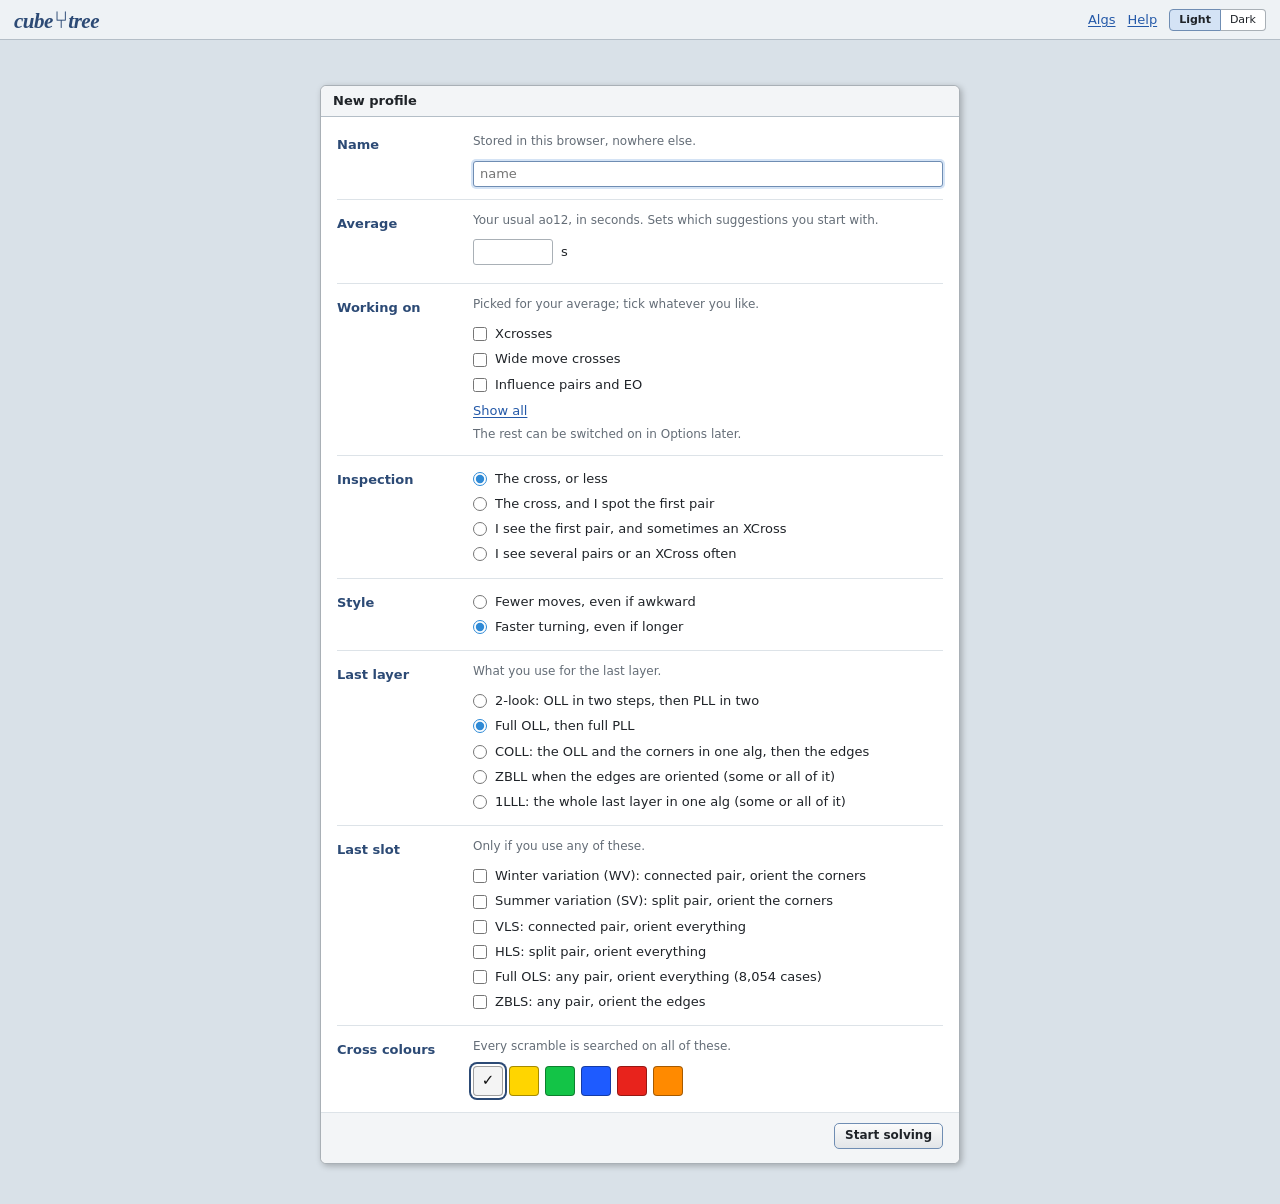
==== commit 6898bd0a: "Restyle: plain utility look, analysis-board layout, no mascot; design review in README Reviewed four" ====
--- a/cube_tree_website/index.html
+++ b/cube_tree_website/index.html
@@ -5,47 +5,38 @@
     <meta charset="UTF-8">
     <meta name="viewport" content="width=device-width, initial-scale=1.0">
     <title>cube⑂tree</title>
-    <link rel="preconnect" href="https://fonts.googleapis.com">
-    <link rel="preconnect" href="https://fonts.gstatic.com" crossorigin>
-    <link rel="stylesheet" href="https://fonts.googleapis.com/css2?family=Silkscreen&family=VT323&display=swap">
-    <link rel="stylesheet" href="styles.css?v=20261017b">
-    <script src="js/profile.js?v=20261017b"></script>
+    <link rel="stylesheet" href="styles.css?v=48">
+    <script src="js/profile.js?v=48"></script>
 </head>
 
 <body>
-    <header class="topbar">
-        <div class="brand">
-            <h1>cube⑂tree</h1>
-            <nav class="page-nav" aria-label="pages">
-                <a class="menu-item" href="algs.html"><span class="key">A</span>lgs</a>
-                <button type="button" class="menu-item" id="info-btn"><span class="key">W</span>hat's this ?</button>
-            </nav>
-        </div>
-        <div class="topbar-actions">
+    <header class="header">
+        <span class="logo">cube<span class="fork">⑂</span>tree</span>
+        <div class="userbar">
+            <a class="link" href="algs.html">Algs</a>
+            <button type="button" class="link" id="info-btn">Help</button>
             <div class="theme-swatches" id="theme-swatches" role="group" aria-label="theme"></div>
         </div>
     </header>
 
     <main class="onboard-wrap">
-        <section class="window onboard" id="onboard" aria-live="polite">
-            <span class="window-tab" id="onboard-title">cube⑂tree</span>
+        <section class="popup onboard" id="onboard" aria-live="polite">
+            <div class="popup-head"><h2 id="onboard-title">cube⑂tree</h2></div>
             <div class="screen" id="screen"></div>
             <div class="nav" id="onboard-nav" hidden>
-                <button type="button" class="px-btn" id="onboard-back">&lt; Back</button>
-                <div class="dots" id="onboard-dots" aria-hidden="true"></div>
-                <button type="button" class="px-btn primary" id="onboard-next">Next &gt;</button>
+                <button type="button" class="btn" id="onboard-back">&lsaquo; Profiles</button>
+                <button type="button" class="btn primary" id="onboard-next">Next &rsaquo;</button>
             </div>
         </section>
     </main>
 
-    <script src="js/captions.js?v=20261017b"></script>
-    <script src="js/skill-levels.js?v=20261017b"></script>
-    <script src="js/searchers.js?v=20261017b"></script>
-    <script src="js/facelet-cube.js?v=20261017b"></script>
-    <script src="js/random-state-scramble.js?v=20261017b"></script>
-    <script src="js/pro-steps.js?v=20261017b"></script>
-    <script src="js/script.js?v=20261017b"></script>
-    <script src="js/onboarding.js?v=20261017b"></script>
+    <script src="js/captions.js?v=48"></script>
+    <script src="js/skill-levels.js?v=48"></script>
+    <script src="js/facelet-cube.js?v=48"></script>
+    <script src="js/random-state-scramble.js?v=48"></script>
+    <script src="js/pro-steps.js?v=48"></script>
+    <script src="js/script.js?v=48"></script>
+    <script src="js/onboarding.js?v=48"></script>
 </body>
 
 </html>
--- a/cube_tree_website/styles.css
+++ b/cube_tree_website/styles.css
@@ -1,116 +1,82 @@
-/* cube⑂tree — one-bit pixel UI (README "Look").
- *
- * UI_references/ are the guardrails (developer, 2026-10-14): every frame,
- * button and mark below is one the references show, with their measured
- * proportions; nothing else is drawn.
- *
- *   UI_inspo.png (586 x 341, measured in its own pixels)
- *     window      stroke 4; corner studs 12 x 12 with a 4 x 4 hole, centred
- *                 on the corners; title tab centred on the top edge, 21 tall
- *                 for 8 px capitals, stroke 3, corners cut by one step, a
- *                 3 px ear at each end on the window's line
- *     check key   stroke 3, corners cut by one step, a bottom ledge 7 deep
- *     close box   a square with an X on the window's top-right corner
- *     selection   four L marks around the chosen item ("[Attack]"), only
- *                 there; never a frame for anything else
- *     inventory   a studded bar of round-cornered slots, half the stroke,
- *                 gaps of about a third of a slot
- *   1-bit_inspo_UI.png   the menu: capitals, the first letter lit in the
- *                 accent ("SETTINGS", "WHAT'S THIS ?"), a title strip
- *   showdown_UI_inspo.png  move buttons (name; type bottom left, count
- *                 bottom right), headed groups, the tooltip (title, tags,
- *                 a rule, lines)
- *   CubeDB screenshots    labels over their fields, the move counts at the
- *                 right of the label, one row of equal playback keys
- *   cube_inspo_art.png    the cube's flat cast shadow (pixel-cube.js)
- *
- * Measurements are kept as ratios at this page's scale: one art pixel (--u)
- * is 2 px; the window stroke is 2u (as the reference's stroke is half its
- * title capitals), studs 6u with a 2u hole, the title tab 13u tall, a key's
- * stroke 1.5u with a 3.5u ledge, slots 1u.
- *
- * Four themes, each from a reference: ink (UI_inspo.png), violet
- * (1-bit_inspo_UI.png), paper (1-bit_inspiration_art.jpeg), mint
- * (cube_inspo_art.png). Every colour is a token; the cube is always full
- * colour.
- */
+/* cube⑂tree */
+
 :root,
-:root[data-theme="ink"] {
-    --bg: #000000;
-    --panel: #000000;
-    --ink: #ffffff;
-    --dim: #9a9a9a;
-    --line: #ffffff;
-    --accent: #ffffff;
-    --sel: #ffffff;
-    --sel-ink: #000000;
-    --warn: #ffd34d;
-    --bad: #ff6b6b;
-    --cube-bg: #000000;
-    --shadow: #262626;
-    --shine: #8dffa8;
+:root[data-theme="light"] {
+    --bg: #d9e1e8;
+    --header: #eef2f5;
+    --panel: #ffffff;
+    --panel-2: #f3f5f7;
+    --ink: #1f2328;
+    --dim: #646d77;
+    --faint: #98a1aa;
+    --line: #b4bec7;
+    --line-2: #dde3e8;
+    --head: #2c4a75;
+    --link: #2459a8;
+    --btn-1: #fbfbfb;
+    --btn-2: #e2e5e8;
+    --btn-line: #a9b0b6;
+    --on: #d4e3f5;
+    --on-line: #6f8db3;
+    --hover: #edf3fa;
+    --field: #e9eef2;
+    --cube-line: #1d2126;
+    --shadow: #c9d2da;
+    --bar: #e4e8ec;
+    --stage-done: #3cb44b;
+    --stage-solved: #2f8ad6;
+    --warn: #a36500;
+    --bad: #c0392b;
+    color-scheme: light;
+}
+:root[data-theme="dark"] {
+    --bg: #15171a;
+    --header: #1c1f23;
+    --panel: #222529;
+    --panel-2: #1b1e21;
+    --ink: #dfe3e7;
+    --dim: #9aa3ad;
+    --faint: #6c747d;
+    --line: #444a51;
+    --line-2: #32373d;
+    --head: #93b4e0;
+    --link: #8db8f2;
+    --btn-1: #43484e;
+    --btn-2: #33373c;
+    --btn-line: #5b6168;
+    --on: #2c4566;
+    --on-line: #6a8fbf;
+    --hover: #2a3037;
+    --field: #191c1f;
+    --cube-line: #0c0d0f;
+    --shadow: #0f1113;
+    --bar: #2c3035;
+    --stage-done: #3fbf52;
+    --stage-solved: #4b9be0;
+    --warn: #e0a640;
+    --bad: #ef7a6d;
     color-scheme: dark;
 }
-:root[data-theme="violet"] {
-    --bg: #2e1548;
-    --panel: #2e1548;
-    --ink: #f4eefc;
-    --dim: #a993c4;
-    --line: #f4eefc;
-    --accent: #2bd52b;
-    --sel: #f4eefc;
-    --sel-ink: #2e1548;
-    --warn: #ffd34d;
-    --bad: #ff8a8a;
-    --cube-bg: #2e1548;
-    --shadow: #22103a;
-    --shine: #2bd52b;
-    color-scheme: dark;
-}
-:root[data-theme="paper"] {
-    --bg: #f4f4f0;
-    --panel: #f4f4f0;
-    --ink: #111111;
-    --dim: #66665f;
-    --line: #111111;
-    --accent: #111111;
-    --sel: #111111;
-    --sel-ink: #f4f4f0;
-    --warn: #8a5a00;
-    --bad: #b3261e;
-    --cube-bg: #f4f4f0;
-    --shadow: #d7d7d0;
-    --shine: #2f9e48;
-    color-scheme: light;
-}
-:root[data-theme="mint"] {
-    --bg: #d4ecd3;
-    --panel: #d4ecd3;
-    --ink: #22314a;
-    --dim: #4f6e5c;
-    --line: #22314a;
-    --accent: #1f8fd6;
-    --sel: #22314a;
-    --sel-ink: #d4ecd3;
-    --warn: #8a5a00;
-    --bad: #b3261e;
-    --cube-bg: #d4ecd3;
-    --shadow: #63a675;
-    --shine: #36c46a;
-    color-scheme: light;
-}
 
 :root {
-    --font-head: "Silkscreen", ui-monospace, Menlo, monospace;
-    --font-body: "VT323", ui-monospace, Menlo, monospace;
-    --u: 2px;                          /* one art pixel */
-    --stroke: calc(2 * var(--u));      /* a window's line */
-    --key: 3px;                        /* a key's line (1.5u) */
-    --ledge: 7px;                      /* a key's bottom ledge (3.5u) */
-    --slot: var(--u);                  /* a slot's line */
-    --stud: calc(6 * var(--u));
-    --hole: calc(2 * var(--u));
-    --gap: 16px;
+    --sans: Verdana, "DejaVu Sans", Geneva, Tahoma, sans-serif;
+    --bevel: linear-gradient(var(--btn-1), var(--btn-2));
+    --gutter: 30px;
+    /* step kinds: the stripe on a suggestion and its label */
+    --k-cross: #8c96a1;
+    --k-xcross: #3d73c4;
+    --k-pair: #3a9b52;
+    --k-multi: #1a9a96;
+    --k-pseudo: #8a63b8;
+    --k-ls: #d9822b;
+    --k-oll: #d4b21c;
+    --k-pll: #c9473d;
+    --k-coll: #d06a2a;
+    --k-zbll: #b0479a;
+    /* critique marks */
+    --m-beyond: #168226;
+    --m-best: #2a8f3d;
+    --m-slower: #b26b00;
 }
 
 * { box-sizing: border-box; margin: 0; padding: 0; }
@@ -120,683 +86,578 @@
 body {
     background: var(--bg);
     color: var(--ink);
-    font-family: var(--font-body);
-    font-size: 22px;
-    line-height: 1.15;
+    font: 13px/1.4 var(--sans);
     min-height: 100vh;
-    image-rendering: pixelated;
 }
 textarea, input, select, button { font: inherit; color: inherit; }
-:focus-visible { outline: var(--u) solid var(--accent); outline-offset: 3px; }
-::selection { background: var(--sel); color: var(--sel-ink); }
-
-/* the chrome speaks in the pixel capitals of the references; prose and moves do not */
-h1, h2, h3, legend, .label, .label-head, .window-tab, .px-title, .menu-item, .px-btn, .set-item, .slot-chip, .chip, .pick .tag, .case-name, .ls-head {
-    font-family: var(--font-head);
-    font-weight: 400;
-    text-transform: uppercase;
-    letter-spacing: 0.04em;
-}
-.moves, .alg, .scramble-text, .editor, .editor *, textarea, input { text-transform: none; letter-spacing: 0; }
-
-/* ---- the window (UI_inspo.png) ------------------------------------------ */
-.window, .px-frame {
-    position: relative;
-    background: var(--panel);
-    border: var(--stroke) solid var(--line);
-    padding: 30px 18px 18px;
-}
-.window::after, .px-frame::after {
-    /* corner studs, each a square with a hole, centred on the corner */
-    content: "";
-    position: absolute;
-    inset: calc(-1 * (var(--stud) + var(--stroke)) / 2);
-    pointer-events: none;
-    background:
-        linear-gradient(var(--panel), var(--panel)) top var(--hole) left var(--hole) / var(--hole) var(--hole) no-repeat,
-        linear-gradient(var(--panel), var(--panel)) top var(--hole) right var(--hole) / var(--hole) var(--hole) no-repeat,
-        linear-gradient(var(--panel), var(--panel)) bottom var(--hole) left var(--hole) / var(--hole) var(--hole) no-repeat,
-        linear-gradient(var(--panel), var(--panel)) bottom var(--hole) right var(--hole) / var(--hole) var(--hole) no-repeat,
-        linear-gradient(var(--line), var(--line)) top left / var(--stud) var(--stud) no-repeat,
-        linear-gradient(var(--line), var(--line)) top right / var(--stud) var(--stud) no-repeat,
-        linear-gradient(var(--line), var(--line)) bottom left / var(--stud) var(--stud) no-repeat,
-        linear-gradient(var(--line), var(--line)) bottom right / var(--stud) var(--stud) no-repeat;
-}
-/* the title tab: cut corners, a 3 px line, an ear at each end on the window's line */
-.window-tab, .px-title {
-    position: absolute;
-    top: 0;
-    left: 50%;
-    transform: translate(-50%, calc(-50% - var(--stroke) / 2));
-    z-index: 2;
-    height: 26px;
-    padding: 0 16px;
-    display: inline-flex;
-    align-items: center;
-    gap: 10px;
-    font-size: 13px;
-    line-height: 1;
-    white-space: nowrap;
-    color: var(--ink);
-    background: var(--line);
-    clip-path: polygon(var(--u) 0, calc(100% - var(--u)) 0, calc(100% - var(--u)) var(--u), 100% var(--u), 100% calc(100% - var(--u)), calc(100% - var(--u)) calc(100% - var(--u)), calc(100% - var(--u)) 100%, var(--u) 100%, var(--u) calc(100% - var(--u)), 0 calc(100% - var(--u)), 0 var(--u), var(--u) var(--u));
-}
-.window-tab::before, .px-title::before {
-    content: "";
-    position: absolute;
-    inset: var(--key);
-    z-index: -1;
-    background: var(--panel);
-    clip-path: inherit;
-}
-.window-tab, .px-title { isolation: isolate; }
-.window-tab::after, .px-title::after {
-    /* the ears: the window's line carries on into the tab's ends */
-    content: "";
-    position: absolute;
-    left: 0;
-    right: 0;
-    top: 50%;
-    height: var(--key);
-    transform: translateY(-50%);
-    background:
-        linear-gradient(var(--line), var(--line)) left / calc(2 * var(--key)) 100% no-repeat,
-        linear-gradient(var(--line), var(--line)) right / calc(2 * var(--key)) 100% no-repeat;
-}
-.px-title .aside, .window-tab .aside { color: var(--dim); }
-/* the close box: a square with an X on the window's top-right corner */
-.close-box {
-    position: absolute;
-    top: calc(-1 * (28px + var(--stroke)) / 2);
-    right: calc(-1 * (28px + var(--stroke)) / 2);
-    z-index: 3;
-    width: 28px;
-    height: 28px;
-    display: grid;
-    place-items: center;
-    background: var(--panel);
-    border: var(--key) solid var(--line);
-    font-family: var(--font-head);
-    font-size: 16px;
-    line-height: 1;
-    cursor: pointer;
-    padding: 0;
-}
-.close-box:hover, .close-box:focus-visible { background: var(--sel); color: var(--sel-ink); }
-
-/* ---- selection marks: four L corners around the chosen item ------------- */
-.marked, .px-btn.quiet:hover, .px-btn.quiet:focus-visible, .menu-item[aria-current="page"], .menu-item:hover, .menu-item:focus-visible { position: relative; }
-.marked::before, .px-btn.quiet:hover::before, .px-btn.quiet:focus-visible::before,
-.menu-item[aria-current="page"]::before, .menu-item:hover::before, .menu-item:focus-visible::before, .brackets::before {
-    content: "";
-    position: absolute;
-    inset: -4px;
-    pointer-events: none;
-    --arm: 8px;
-    --t: var(--key);
-    background:
-        linear-gradient(var(--line), var(--line)) top left / var(--arm) var(--t) no-repeat,
-        linear-gradient(var(--line), var(--line)) top left / var(--t) var(--arm) no-repeat,
-        linear-gradient(var(--line), var(--line)) top right / var(--arm) var(--t) no-repeat,
-        linear-gradient(var(--line), var(--line)) top right / var(--t) var(--arm) no-repeat,
-        linear-gradient(var(--line), var(--line)) bottom left / var(--arm) var(--t) no-repeat,
-        linear-gradient(var(--line), var(--line)) bottom left / var(--t) var(--arm) no-repeat,
-        linear-gradient(var(--line), var(--line)) bottom right / var(--arm) var(--t) no-repeat,
-        linear-gradient(var(--line), var(--line)) bottom right / var(--t) var(--arm) no-repeat;
-}
-.brackets { position: relative; }
-.brackets::before { inset: 0; --arm: 18px; }
-.brackets:focus-within::before { --arm: 30px; }
-
-/* ---- keys (the check keys of UI_inspo.png) ------------------------------- */
-.px-btn {
-    position: relative;
+:focus-visible { outline: 2px solid var(--link); outline-offset: 1px; }
+a { color: var(--link); }
+h1, h2, h3, h4 { font-size: inherit; }
+
+/* ---- buttons -------------------------------------------------------------- */
+.btn, .seg-strip button {
     display: inline-flex;
     align-items: center;
     justify-content: center;
-    gap: 8px;
-    min-height: 34px;
-    padding: 6px 14px calc(6px + var(--ledge) - var(--key));
+    gap: 5px;
+    min-height: 26px;
+    padding: 3px 10px;
+    border: 1px solid var(--btn-line);
+    border-radius: 5px;
+    background: var(--bevel);
+    color: var(--ink);
+    font-size: 12px;
+    line-height: 1.2;
+    text-decoration: none;
+    white-space: nowrap;
+    cursor: pointer;
+}
+.btn:hover:not(:disabled), .seg-strip button:hover { border-color: var(--on-line); }
+.btn:active:not(:disabled), .btn[aria-pressed="true"], .seg-strip button[aria-checked="true"] {
+    border-color: var(--on-line);
+    background: var(--on);
+    box-shadow: inset 0 1px 2px rgba(0, 0, 0, 0.18);
+}
+.btn:disabled { color: var(--faint); cursor: default; background: var(--panel-2); border-color: var(--line-2); }
+.btn.primary { font-weight: bold; border-color: var(--on-line); }
+.btn.tiny { min-height: 22px; padding: 1px 7px; font-size: 11px; }
+.btn.icon { min-width: 26px; padding: 2px 6px; }
+.btn.quiet, .btn.quiet:hover:not(:disabled), .btn.quiet:disabled { border-color: transparent; background: none; box-shadow: none; color: var(--link); padding: 2px 6px; min-height: 22px; }
+.btn.quiet:hover:not(:disabled) { text-decoration: underline; }
+a.btn { color: var(--ink); }
+.link, .link-btn {
+    background: none; border: none; padding: 0; cursor: pointer;
+    color: var(--link); text-decoration: underline; text-underline-offset: 2px;
+    justify-self: start; text-align: left;
+}
+
+/* form controls stay native */
+.check { display: inline-flex; align-items: center; gap: 6px; cursor: pointer; }
+.check input { accent-color: var(--stage-solved); width: 14px; height: 14px; margin: 0; flex: 0 0 auto; }
+.input, .select, .textarea {
     background: var(--panel);
-    color: var(--ink);
-    border: none;
-    cursor: pointer;
-    font-size: 12px;
-    line-height: 1;
-    text-decoration: none;
-    /* the line, cut at the corners, and the ledge along the bottom */
-    box-shadow:
-        inset 0 calc(-1 * var(--ledge)) 0 0 var(--line),
-        0 calc(-1 * var(--key)) 0 0 var(--line),
-        0 var(--key) 0 0 var(--line),
-        calc(-1 * var(--key)) 0 0 0 var(--line),
-        var(--key) 0 0 0 var(--line);
-    margin: var(--key);
-}
-.px-btn:hover:not(:disabled) { box-shadow: inset 0 calc(-1 * var(--ledge)) 0 0 var(--line), inset 0 0 0 200px color-mix(in srgb, var(--line) 12%, transparent), 0 calc(-1 * var(--key)) 0 0 var(--line), 0 var(--key) 0 0 var(--line), calc(-1 * var(--key)) 0 0 0 var(--line), var(--key) 0 0 0 var(--line); }
-.px-btn:active:not(:disabled) {
-    transform: translateY(calc(var(--ledge) - var(--key)));
-    padding-bottom: 6px;
-    box-shadow: inset 0 calc(-1 * var(--key)) 0 0 var(--line), 0 calc(-1 * var(--key)) 0 0 var(--line), 0 var(--key) 0 0 var(--line), calc(-1 * var(--key)) 0 0 0 var(--line), var(--key) 0 0 0 var(--line);
-}
-.px-btn:disabled { color: var(--dim); cursor: default; box-shadow: 0 calc(-1 * var(--key)) 0 0 var(--dim), 0 var(--key) 0 0 var(--dim), calc(-1 * var(--key)) 0 0 0 var(--dim), var(--key) 0 0 0 var(--dim); padding-bottom: 6px; }
-.px-btn.primary { background: var(--sel); color: var(--sel-ink); }
-/* a plain word in the chrome: no key, the selection marks on hover */
-.px-btn.quiet, .px-btn.quiet:hover:not(:disabled), .px-btn.quiet:active:not(:disabled), .px-btn.quiet:disabled {
-    box-shadow: none; background: none; transform: none; padding: 6px 8px; margin: 0;
-}
-.px-btn.quiet:disabled { color: var(--dim); }
-.px-btn.quiet:disabled::before { display: none; }
-.px-btn.icon { min-width: 34px; padding-left: 8px; padding-right: 8px; }
-a.px-btn { color: inherit; }
-.link-btn { background: none; border: none; color: var(--dim); text-decoration: underline; cursor: pointer; justify-self: start; text-align: left; }
-.link-btn:hover { color: var(--ink); }
-
-/* check boxes: the check key, small; the check is a pixel tick */
-.px-check { display: inline-flex; align-items: center; gap: 10px; cursor: pointer; }
-.px-check input {
-    appearance: none;
-    -webkit-appearance: none;
-    flex: 0 0 auto;
-    width: 22px;
-    height: 24px;
-    margin: var(--key);
-    cursor: pointer;
-    background: var(--panel);
-    box-shadow: inset 0 -5px 0 0 var(--line), 0 calc(-1 * var(--key)) 0 0 var(--line), 0 var(--key) 0 0 var(--line), calc(-1 * var(--key)) 0 0 0 var(--line), var(--key) 0 0 0 var(--line);
-    display: inline-grid;
-    place-items: center;
-}
-.px-check input:checked::after {
-    /* the tick of UI_inspo.png's keys, in art pixels */
-    content: "";
-    width: 14px;
-    height: 10px;
-    margin-bottom: 5px;
-    background: var(--ink);
-    clip-path: polygon(0 50%, 25% 50%, 25% 70%, 37.5% 70%, 37.5% 80%, 50% 80%, 50% 60%, 62.5% 60%, 62.5% 40%, 75% 40%, 75% 20%, 87.5% 20%, 87.5% 0, 100% 0, 100% 30%, 87.5% 30%, 87.5% 50%, 75% 50%, 75% 70%, 62.5% 70%, 62.5% 90%, 50% 90%, 50% 100%, 37.5% 100%, 37.5% 90%, 25% 90%, 25% 80%, 12.5% 80%, 12.5% 70%, 0 70%);
-}
-.px-check input:disabled { box-shadow: 0 calc(-1 * var(--key)) 0 0 var(--dim), 0 var(--key) 0 0 var(--dim), calc(-1 * var(--key)) 0 0 0 var(--dim), var(--key) 0 0 0 var(--dim); }
-
-/* fields: a plain box of the window's line (CubeDB's fields, in one bit) */
-.px-input, .px-select, .px-textarea {
-    background: var(--panel);
-    border: var(--slot) solid var(--line);
-    padding: 4px 8px;
-    border-radius: 0;
-    min-height: 34px;
-}
-.px-select {
-    appearance: none; -webkit-appearance: none; padding-right: 28px;
-    background-image: linear-gradient(45deg, transparent 50%, var(--ink) 50%), linear-gradient(135deg, var(--ink) 50%, transparent 50%);
-    background-position: calc(100% - 15px) 55%, calc(100% - 9px) 55%;
-    background-size: 6px 6px;
-    background-repeat: no-repeat;
-}
-
-/* ---- the top: the menu of 1-bit_inspo_UI.png ----------------------------- */
-.topbar {
+    border: 1px solid var(--btn-line);
+    border-radius: 3px;
+    padding: 3px 6px;
+    min-height: 26px;
+}
+.input:focus, .select:focus, .textarea:focus { outline: none; border-color: var(--on-line); box-shadow: 0 0 0 2px var(--on); }
+.row { display: flex; flex-wrap: wrap; gap: 6px 14px; align-items: center; }
+.hint { font-size: 12px; color: var(--dim); }
+
+/* ---- header --------------------------------------------------------------- */
+.header {
     display: flex;
-    align-items: center;
-    justify-content: space-between;
-    gap: 12px 20px;
+    align-items: flex-end;
+    gap: 6px 18px;
     flex-wrap: wrap;
-    padding: 14px 20px 12px;
-    background: var(--bg);
-    border-bottom: var(--stroke) solid var(--line);
+    padding: 8px 14px 0;
+    background: var(--header);
+    border-bottom: 1px solid var(--line);
     position: sticky;
     top: 0;
     z-index: 20;
 }
-.brand { display: flex; align-items: center; gap: 22px; flex-wrap: wrap; }
-.brand h1 { font-size: 16px; line-height: 1; letter-spacing: 0.06em; }
-.page-nav { display: flex; gap: 6px 18px; flex-wrap: wrap; }
-.menu-item {
-    background: none;
-    border: none;
-    padding: 6px 6px;
-    font-size: 13px;
-    line-height: 1;
+.logo {
+    align-self: center;
+    margin-bottom: 7px;
+    font: italic bold 21px/1 Georgia, "Times New Roman", serif;
+    color: var(--head);
+    text-decoration: none;
+    letter-spacing: -0.5px;
+}
+.logo .fork { font: normal 1.15em/1 "Apple Symbols", "Segoe UI Symbol", "DejaVu Sans", sans-serif; margin: 0 1px; }
+.tabs { display: flex; gap: 3px; margin-bottom: -1px; }
+.tab {
+    padding: 6px 16px;
+    border: 1px solid var(--line);
+    border-radius: 6px 6px 0 0;
+    background: var(--panel-2);
     color: var(--ink);
     text-decoration: none;
-    cursor: pointer;
-}
-.menu-item .key { color: var(--accent); }
-.topbar-actions { display: flex; align-items: center; gap: 10px; }
-/* the profile badge: a portrait in a round frame (UI_inspo.png, top left) */
-.profile-chip { display: inline-flex; align-items: center; gap: 10px; color: var(--ink); text-decoration: none; font-family: var(--font-head); font-size: 12px; text-transform: uppercase; }
-.profile-chip canvas { width: 32px; height: 32px; padding: 3px; border: var(--slot) solid var(--line); background: var(--panel); }
-
-/* ---- labels over their fields (CubeDB) ----------------------------------- */
-.label-row { display: flex; align-items: center; gap: 10px; margin-bottom: 8px; min-height: 30px; flex-wrap: wrap; }
-.label-row .label { font-size: 12px; color: var(--ink); }
-.label-row .aside, .move-count, .scramble-status { font-family: var(--font-head); font-size: 11px; color: var(--dim); text-transform: uppercase; }
-.scramble-status.searching { color: var(--accent); }
-.scramble-status.error { color: var(--bad); }
-.move-count { margin-left: auto; }
-
-/* ---- the solving screen -------------------------------------------------- */
-.main {
+}
+.tab:hover { background: var(--hover); }
+.tab[aria-current="page"] { background: var(--bg); border-bottom-color: var(--bg); font-weight: bold; }
+.userbar { margin-left: auto; align-self: center; margin-bottom: 7px; display: flex; align-items: center; gap: 12px; }
+.profile-chip { display: inline-flex; align-items: center; gap: 6px; color: var(--ink); text-decoration: none; font-weight: bold; }
+.profile-chip:hover span { text-decoration: underline; }
+.initial { display: inline-grid; place-items: center; width: 22px; height: 22px; border-radius: 3px; background: var(--head); color: var(--panel); font-weight: bold; font-size: 12px; flex: 0 0 auto; }
+.theme-swatches { display: flex; }
+.theme-swatch { padding: 2px 9px; font-size: 11px; cursor: pointer; border: 1px solid var(--btn-line); background: var(--panel); color: var(--ink); }
+.theme-swatch:first-child { border-radius: 4px 0 0 4px; }
+.theme-swatch:last-child { border-radius: 0 4px 4px 0; border-left: none; }
+.theme-swatch[aria-pressed="true"] { background: var(--on); border-color: var(--on-line); font-weight: bold; }
+
+/* ---- panels --------------------------------------------------------------- */
+.panel { background: var(--panel); border: 1px solid var(--line); border-radius: 4px; overflow: hidden; min-width: 0; }
+.panel-head {
+    display: flex; align-items: center; gap: 8px; flex-wrap: wrap;
+    padding: 5px 10px; min-height: 31px;
+    background: var(--panel-2);
+    border-bottom: 1px solid var(--line-2);
+}
+.panel-head h2 { font-size: 13px; font-weight: bold; }
+.panel-head .count { font-weight: normal; color: var(--dim); margin-left: 3px; }
+
+/* ---- the solving screen: cube on the left, the work on the right ---------- */
+.solve-page {
     display: grid;
-    grid-template-columns: minmax(300px, 1fr) minmax(340px, 1.05fr);
-    gap: 28px calc(2 * var(--gap));
-    padding: 26px 20px 48px;
-    max-width: 1320px;
-    margin: 0 auto;
+    grid-template-columns: minmax(340px, 1fr) minmax(420px, 720px);
     align-items: start;
-}
-.col { display: grid; gap: 26px; min-width: 0; }
-.cube-col { position: sticky; top: 84px; }
-
+    gap: 14px;
+    padding: 14px;
+    --fill: calc(100vh - 69px);
+}
+/* both columns run to the bottom of the window: the cube grows, the solution takes what's left */
+.work { display: flex; flex-direction: column; gap: 12px; min-width: 0; min-height: var(--fill); }
+.solution-panel { flex: 1; display: flex; flex-direction: column; }
+.solution-panel .editor { flex: 1; }
+
+.cube-box {
+    position: sticky; top: 54px; height: var(--fill); min-height: 440px;
+    display: flex; flex-direction: column;
+    border: 1px solid var(--line); border-radius: 4px; overflow: hidden; background: var(--field);
+}
 .cube-stage {
     position: relative;
-    width: 100%;
-    aspect-ratio: 1 / 0.9;
+    flex: 1;
+    min-height: 0;
     overflow: hidden;
     touch-action: none;
     cursor: grab;
 }
 .cube-stage:active { cursor: grabbing; }
 .cube-stage canvas { width: 100%; height: 100%; display: block; image-rendering: pixelated; }
-.cube-stage .stage-note { position: absolute; left: 14px; bottom: 10px; font-size: 18px; color: var(--dim); pointer-events: none; }
-.cube-stage .stage-step { position: absolute; left: 14px; top: 12px; font-family: var(--font-head); font-size: 11px; color: var(--dim); pointer-events: none; }
-.zoom { position: absolute; right: 8px; top: 8px; display: grid; gap: 4px; }
-.zoom .px-btn { min-height: 28px; min-width: 28px; font-size: 16px; padding: 4px; }
-
-/* playback: a scrub line, then one row of equal keys (CubeDB) */
-.playback { display: grid; gap: 10px; margin-top: 10px; }
-.scrub { -webkit-appearance: none; appearance: none; width: 100%; height: 18px; background: transparent; cursor: pointer; }
-.scrub::-webkit-slider-runnable-track { height: var(--stroke); background: var(--line); }
-.scrub::-moz-range-track { height: var(--stroke); background: var(--line); }
-.scrub::-webkit-slider-thumb { -webkit-appearance: none; width: 12px; height: 18px; background: var(--panel); border: var(--key) solid var(--line); margin-top: -7px; }
-.scrub::-moz-range-thumb { width: 12px; height: 18px; background: var(--panel); border: var(--key) solid var(--line); border-radius: 0; }
-.play-row { display: grid; grid-template-columns: repeat(5, 1fr); gap: 8px; }
-.play-row .px-btn { width: auto; font-size: 12px; }
-.case-view .play-row { grid-template-columns: repeat(4, 1fr); }
-
-.scramble-text { font-size: 25px; line-height: 1.2; word-spacing: 3px; min-height: 2.4em; }
-.scramble-nav { display: flex; gap: 2px; align-items: center; margin-left: auto; }
-.scramble-nav .count { font-family: var(--font-head); font-size: 11px; min-width: 40px; text-align: center; }
-
-.solution-panel { display: grid; }
-.editor { position: relative; width: 100%; min-height: 132px; font-size: 25px; line-height: 31px; background: var(--panel); }
+.stage-step {
+    position: absolute; left: 8px; top: 8px; pointer-events: none;
+    padding: 2px 8px; border: 1px solid var(--line); border-radius: 4px;
+    background: color-mix(in srgb, var(--panel) 80%, transparent);
+    font-size: 14px; color: var(--ink);
+}
+.stage-step:empty { display: none; }
+.stage-step b { margin-right: 3px; }
+.stage-step small { font-size: 11px; color: var(--dim); }
+.stage-note { position: absolute; left: 10px; bottom: 8px; color: var(--dim); pointer-events: none; }
+.zoom { position: absolute; right: 8px; top: 8px; display: flex; gap: 3px; }
+.zoom .btn { min-width: 24px; font-size: 14px; font-weight: bold; }
+
+/* how far the cube on screen has got: cross, four pairs, last layer */
+.stages { padding: 6px 10px 4px; border-top: 1px solid var(--line); background: var(--panel); }
+.gauge {
+    display: grid; grid-template-columns: 1.4fr repeat(4, 1fr) repeat(2, 1fr); gap: 2px;
+    height: 8px;
+}
+.gauge i { background: var(--bar); border-radius: 1px; }
+.gauge i.on { background: var(--stage-done); }
+.gauge.done i.on { background: var(--stage-solved); }
+.gauge i[data-stage="cross"], .gauge i[data-stage="p4"] { margin-right: 3px; }
+.gauge-labels { display: grid; grid-template-columns: 1.4fr 4fr 2fr; margin-top: 2px; font-size: 10px; color: var(--dim); }
+.gauge-labels span:nth-child(2) { text-align: center; }
+.gauge-labels span:last-child { text-align: right; }
+
+.playback {
+    display: grid; grid-template-columns: auto auto 1fr auto auto; gap: 4px;
+    padding: 6px; border-top: 1px solid var(--line-2); background: var(--panel-2);
+}
+.playback .btn.play { font-weight: bold; }
+.scrub { grid-column: 1 / -1; width: 100%; accent-color: var(--stage-solved); height: 16px; cursor: pointer; }
+
+/* scramble */
+.scramble-status { font-size: 11px; color: var(--dim); }
+.scramble-status.searching { color: var(--link); }
+.scramble-status.error { color: var(--bad); }
+.scramble-nav { display: flex; gap: 3px; margin-left: auto; }
+.scramble-text { padding: 9px 12px 11px; font-size: 17px; line-height: 1.5; word-spacing: 3px; }
+.scramble-edit { display: grid; gap: 6px; padding: 0 12px 12px; }
+.scramble-edit .textarea { width: 100%; font-size: 13px; resize: vertical; }
+.scramble-edit .btn.primary { margin-left: auto; }
+
+/* suggestions: one row each -- moves, count, why, kind */
+.suggest-note { color: var(--dim); }
+.suggest-note:empty { display: none; }
+.suggestions.thinking .suggest-note::after { content: " …"; }
+#suggest-title:empty { display: none; }
+.picks:empty { display: none; }
+.pick {
+    --kind: var(--k-cross);
+    display: grid;
+    grid-template-columns: 15.5em 4em minmax(0, 1fr) auto;
+    align-items: baseline;
+    gap: 0 12px;
+    width: 100%;
+    padding: 6px 12px 6px 14px;
+    border: none;
+    border-bottom: 1px solid var(--line-2);
+    box-shadow: inset 4px 0 0 var(--kind);
+    background: var(--panel);
+    text-align: left;
+    cursor: pointer;
+    min-width: 0;
+}
+.picks > .pick:last-child, .picks > .pick-row:last-child { border-bottom: none; }
+.pick:hover, .pick:focus-visible { background: var(--hover); outline: none; }
+.pick:active { background: var(--on); }
+.pick .alg { grid-column: 1; grid-row: 1; font-size: 15px; }
+.pick .cnt { grid-column: 2; grid-row: 1; font-size: 11px; color: var(--dim); white-space: nowrap; }
+.pick .why { grid-column: 3; grid-row: 1; font-size: 12px; color: var(--dim); }
+.pick .kind { grid-column: 4; grid-row: 1; font-size: 11px; color: color-mix(in srgb, var(--kind) 75%, var(--ink)); text-align: right; }
+.pick[data-kind="xcross"] { --kind: var(--k-xcross); }
+.pick[data-kind="pair"] { --kind: var(--k-pair); }
+.pick[data-kind="multi"] { --kind: var(--k-multi); }
+.pick[data-kind="pseudo"] { --kind: var(--k-pseudo); }
+.pick[data-kind="ls"] { --kind: var(--k-ls); }
+.pick[data-kind="oll"] { --kind: var(--k-oll); }
+.pick[data-kind="pll"] { --kind: var(--k-pll); }
+.pick[data-kind="coll"] { --kind: var(--k-coll); }
+.pick[data-kind="zbll"] { --kind: var(--k-zbll); }
+.pick-row { display: flex; align-items: center; min-width: 0; border-bottom: 1px solid var(--line-2); }
+.pick-row .pick { flex: 1; border-bottom: none; }
+.pick-row .star { color: var(--faint); font-size: 15px; text-decoration: none; padding: 0 10px; }
+.pick-row .star:hover, .pick-row .star:focus-visible { color: var(--warn); }
+.suggest-actions { display: flex; gap: 8px; flex-wrap: wrap; align-items: center; margin-left: auto; }
+.suggest-actions:empty { display: none; }
+.suggest-actions .btn { min-height: 22px; padding: 1px 8px; font-size: 11px; }
+
+/* the critique: a bar per step, the verdict, the alternative under it */
+.critique-list { list-style: none; max-height: 60vh; overflow: auto; }
+.critique-list li { cursor: pointer; padding: 0 12px 7px; }
+.critique-list li:hover { background: var(--hover); }
+.critique-list .turn { margin: 0 -12px 4px; padding: 3px 12px; background: var(--panel-2); border-bottom: 1px solid var(--line-2); font-weight: bold; }
+.critique-list li:not(:first-child) .turn { border-top: 1px solid var(--line-2); }
+.critique-list .turn .mark { margin-left: 6px; font-weight: normal; }
+.critique-list .alt { color: var(--dim); font-size: 12px; margin-top: 1px; }
+.critique-list .alt b { color: var(--ink); }
+.critique-list .total { cursor: default; padding-top: 7px; border-top: 1px solid var(--line); font-weight: bold; }
+.critique-list .total:hover { background: none; }
+
+/* the solution bar: a step per line, its number in the margin */
+.editor { position: relative; width: 100%; min-height: 172px; font-size: 16px; line-height: 26px; background: var(--panel); }
 .editor textarea, .editor .editor-shadow {
-    position: absolute; inset: 0; padding: 14px 18px;
+    position: absolute; inset: 0; padding: 8px 12px 8px calc(10px + var(--gutter));
     white-space: pre-wrap; word-wrap: break-word; overflow-wrap: anywhere;
     font: inherit; line-height: inherit; tab-size: 4;
 }
 .editor textarea { background: transparent; border: none; resize: none; color: transparent; caret-color: var(--ink); z-index: 2; overflow: hidden; }
 .editor textarea:focus { outline: none; }
 .editor .editor-shadow { color: var(--ink); pointer-events: none; z-index: 1; overflow: hidden; }
-.editor .editor-sizer { visibility: hidden; padding: 14px 18px; white-space: pre-wrap; overflow-wrap: anywhere; min-height: 132px; }
-.editor .tok-comment { color: var(--accent); }
+.editor .editor-sizer { visibility: hidden; padding: 8px 12px 8px calc(10px + var(--gutter)); white-space: pre-wrap; overflow-wrap: anywhere; min-height: 172px; }
+.editor .tok-comment { color: var(--k-pair); }
 .editor .tok-pending { color: var(--dim); }
 .editor .tok-bad { text-decoration: underline wavy var(--bad); }
-.editor .ghost { color: var(--dim); }
-/* the key hint of CubeDB's autocomplete ("Tab") */
-.ghost-key { font-family: var(--font-head); font-size: 10px; text-transform: uppercase; border: var(--slot) solid var(--dim); padding: 1px 4px; margin-left: 8px; vertical-align: 4px; color: var(--dim); }
-.editor-actions { display: flex; gap: 4px 10px; flex-wrap: wrap; justify-content: flex-end; margin-top: 10px; }
-.status-line { font-size: 18px; color: var(--dim); }
+.editor .ghost { color: var(--faint); }
+.editor-gutter { position: absolute; inset: 0; pointer-events: none; }
+.editor-gutter::before { content: ""; position: absolute; left: 0; top: 0; bottom: 0; width: var(--gutter); background: var(--panel-2); border-right: 1px solid var(--line-2); }
+.editor-gutter .step-no { position: absolute; left: 0; width: var(--gutter); height: 26px; display: grid; place-items: center; font-size: 11px; color: var(--faint); z-index: 1; }
+.editor-gutter .step-no.on { color: var(--ink); font-weight: bold; }
+.editor-gutter .row-lit { position: absolute; left: var(--gutter); right: 0; background: var(--on); }
+.editor-gutter .row-lit.tail { background: var(--hover); }
+.editor-gutter .mark { position: absolute; height: 26px; display: grid; align-items: center; z-index: 3; margin-left: 4px; }
+.mark { font-size: 11px; font-weight: bold; }
+.mark[data-mark="beyond"], .mark[data-mark="best"] { color: var(--m-best); }
+.mark[data-mark="beyond"] { color: var(--m-beyond); }
+.mark[data-mark="slower"], .mark[data-mark="off"] { color: var(--m-slower); }
+.ghost-key, .key-legend kbd {
+    font: 10px var(--sans); color: var(--ink); background: var(--panel);
+    border: 1px solid var(--line); border-bottom-width: 2px; border-radius: 3px; padding: 0 4px;
+}
+.ghost-key { margin-left: 6px; vertical-align: 2px; color: var(--dim); }
+.key-legend kbd { margin-right: 2px; }
+.move-count { margin-left: auto; font-size: 11px; color: var(--dim); }
+.editor-foot { display: flex; flex-wrap: wrap; align-items: center; justify-content: space-between; gap: 6px 12px; padding: 6px 12px 8px; border-top: 1px solid var(--line-2); background: var(--panel-2); }
+.editor-actions { display: flex; gap: 4px; flex-wrap: wrap; }
+.editor-actions #critique-btn { font-weight: bold; }
+.key-legend { display: flex; flex-wrap: wrap; gap: 2px 14px; color: var(--dim); font-size: 11px; }
+@media (hover: none) { .key-legend { display: none; } }
+.status-line { padding: 5px 12px; color: var(--dim); font-size: 12px; border-top: 1px solid var(--line-2); }
 .status-line:empty { display: none; }
 .status-line[data-state="error"] { color: var(--bad); }
 
-/* ---- the tree-searcher: its portrait and its window ---------------------- */
-.searcher { display: grid; grid-template-columns: 76px minmax(0, 1fr); gap: 0 20px; align-items: start; margin-top: 26px; }
-/* the round portrait frame of UI_inspo.png's badge: a ring of pixel steps */
-.searcher-sprite {
-    --ring: polygon(20px 0, calc(100% - 20px) 0, calc(100% - 20px) 6px, calc(100% - 10px) 6px, calc(100% - 10px) 10px, calc(100% - 6px) 10px, calc(100% - 6px) 20px, 100% 20px, 100% calc(100% - 20px), calc(100% - 6px) calc(100% - 20px), calc(100% - 6px) calc(100% - 10px), calc(100% - 10px) calc(100% - 10px), calc(100% - 10px) calc(100% - 6px), calc(100% - 20px) calc(100% - 6px), calc(100% - 20px) 100%, 20px 100%, 20px calc(100% - 6px), 10px calc(100% - 6px), 10px calc(100% - 10px), 6px calc(100% - 10px), 6px calc(100% - 20px), 0 calc(100% - 20px), 0 20px, 6px 20px, 6px 10px, 10px 10px, 10px 6px, 20px 6px);
-}
-.searcher-sprite {
-    position: relative; width: 76px; height: 76px; padding: 12px;
-    background: none; border: none; cursor: pointer; display: grid; place-items: center; isolation: isolate;
-}
-.searcher-sprite::before, .searcher-sprite::after { content: ""; position: absolute; z-index: -1; clip-path: var(--ring); }
-.searcher-sprite::before { inset: 0; background: var(--line); }
-.searcher-sprite::after { inset: var(--key); background: var(--panel); }
-.searcher-sprite canvas { width: 100%; height: 100%; animation: bob 1.6s steps(2) infinite; }
-@keyframes bob { 50% { transform: translateY(-2px); } }
-.searcher.thinking .searcher-sprite canvas { animation: bob 0.5s steps(2) infinite; }
-.bubble { min-width: 0; padding: 30px 16px 16px; }
-.bubble-title:empty { display: none; }
-.bubble .say { margin-bottom: 12px; }
-.picks { display: grid; grid-template-columns: repeat(auto-fill, minmax(230px, 1fr)); gap: 10px; }
-/* a pick: one of Showdown's move buttons -- the moves, the kind bottom left, the count bottom right */
-.pick {
-    display: grid;
-    grid-template-columns: 1fr auto;
-    grid-template-areas: "alg alg" "why why" "tag cnt";
-    gap: 4px 10px;
-    text-align: left;
-    padding: 10px 12px 8px;
+/* ---- popups --------------------------------------------------------------- */
+.popup {
     background: var(--panel);
-    border: var(--slot) solid var(--line);
-    cursor: pointer;
-    min-width: 0;
-    position: relative;
-}
-.pick .alg { grid-area: alg; font-size: 24px; overflow-wrap: anywhere; }
-.pick .why { grid-area: why; font-size: 18px; color: var(--dim); }
-.pick .tag { grid-area: tag; font-size: 10px; color: var(--accent); align-self: end; }
-.pick .cnt { grid-area: cnt; font-family: var(--font-head); font-size: 10px; color: var(--dim); text-transform: uppercase; align-self: end; }
-.pick:hover, .pick:focus-visible { background: var(--sel); color: var(--sel-ink); }
-.pick:hover .why, .pick:hover .tag, .pick:hover .cnt, .pick:focus-visible .why, .pick:focus-visible .tag, .pick:focus-visible .cnt { color: var(--sel-ink); }
-.pick-row { display: flex; align-items: stretch; gap: 4px; min-width: 0; }
-.pick-row .pick { flex: 1; }
-.pick-row .star { align-self: center; color: var(--dim); }
-.pick-row .star:hover, .pick-row .star:focus-visible { color: var(--warn); }
-.bubble-actions { display: flex; justify-content: flex-end; gap: 8px; margin-top: 12px; flex-wrap: wrap; }
-.bubble-actions:empty { display: none; }
-.critique-list { list-style: none; display: grid; gap: 4px; max-height: 52vh; overflow: auto; }
-.critique-list li { cursor: pointer; padding: 6px 8px; border: var(--slot) solid transparent; }
-.critique-list li:hover { border-color: var(--line); }
-.critique-list .alt { color: var(--dim); font-size: 19px; }
-.critique-list .total { cursor: default; border-top: var(--slot) solid var(--line); padding-top: 8px; }
-.critique-list .total:hover { border-color: transparent; border-top-color: var(--line); }
-
-/* ---- dialogs: windows over the page ------------------------------------- */
-dialog { color: var(--ink); }
-dialog::backdrop { background: color-mix(in srgb, var(--bg) 70%, transparent); }
-/* settings: a window down the right side */
+    color: var(--ink);
+    border: 1px solid var(--btn-line);
+    border-radius: 6px;
+    box-shadow: 2px 2px 6px rgba(0, 0, 0, 0.25);
+}
+.popup-head {
+    display: flex; align-items: center; justify-content: space-between; gap: 10px;
+    padding: 6px 6px 6px 12px;
+    background: var(--panel-2);
+    border-bottom: 1px solid var(--line);
+    border-radius: 6px 6px 0 0;
+}
+.popup-head h2 { font-size: 13px; font-weight: bold; }
+.close-x { width: 22px; height: 22px; border: 1px solid transparent; border-radius: 4px; background: none; cursor: pointer; font-size: 16px; line-height: 1; color: var(--dim); }
+.close-x:hover { border-color: var(--btn-line); color: var(--ink); background: var(--panel); }
+dialog::backdrop { background: rgba(20, 26, 32, 0.35); }
+
+/* options: under the header's button, one tab at a time */
 .drawer {
-    margin: 16px 16px 16px auto;
-    height: calc(100% - 32px);
-    max-height: none;
-    width: min(500px, calc(100vw - 32px));
-    overflow: visible;
+    margin: 46px 12px auto auto;
+    width: min(460px, calc(100vw - 24px));
+    max-height: calc(100vh - 60px);
     padding: 0;
-}
-.drawer .drawer-body { height: 100%; overflow: auto; overflow-x: hidden; padding: 34px 22px 40px; display: grid; gap: 30px; align-content: start; }
-.group { display: grid; gap: 10px; border: none; min-width: 0; }
-.group legend, .group .label-head { font-size: 13px; color: var(--accent); margin-bottom: 8px; }
-.group .row { display: flex; flex-wrap: wrap; gap: 10px 20px; align-items: center; }
-.group .hint { margin: 0; font-size: 18px; color: var(--dim); }
-/* a setting: its name, then a short line saying exactly what it does */
-.opt { display: grid; grid-template-columns: auto 1fr; gap: 0 12px; align-items: start; cursor: pointer; }
-.opt input { margin-top: 3px; }
-.opt .name { font-size: 22px; }
-.opt .name .acr { font-family: var(--font-head); font-size: 11px; color: var(--accent); margin-left: 6px; text-transform: uppercase; }
-.opt .desc { grid-column: 2; font-size: 18px; color: var(--dim); line-height: 1.15; }
-.field { display: grid; gap: 4px; }
-.field .name { font-size: 22px; }
-.field .desc { font-size: 18px; color: var(--dim); }
-.field .px-select, .field .px-input { justify-self: start; min-width: 220px; max-width: 100%; }
-.ls-head { font-size: 11px; color: var(--dim); margin-top: 6px; }
-.limits-table { width: 100%; border-collapse: collapse; font-size: 18px; }
-.limits-table th { font-family: var(--font-head); font-size: 9px; text-align: left; color: var(--dim); font-weight: 400; padding: 2px; text-transform: uppercase; }
+    overflow: hidden;
+    display: none;
+    flex-direction: column;
+}
+.drawer[open] { display: flex; }
+.drawer .popup-head { border-bottom: none; }
+.popup-tabs { display: flex; gap: 2px; padding: 2px 10px 0; background: var(--panel-2); border-bottom: 1px solid var(--line); }
+.popup-tabs button {
+    padding: 4px 11px; margin-bottom: -1px; cursor: pointer; font-size: 12px;
+    border: 1px solid var(--line); border-radius: 5px 5px 0 0; background: var(--panel-2); color: var(--ink);
+}
+.popup-tabs button[aria-selected="true"] { background: var(--panel); border-bottom-color: var(--panel); font-weight: bold; }
+.drawer-body { overflow: auto; padding: 12px 14px 16px; }
+.tab-page { display: grid; gap: 11px; align-content: start; }
+.sub-head { font-weight: bold; color: var(--head); margin-top: 6px; padding-top: 10px; border-top: 1px solid var(--line-2); }
+.opt { display: grid; grid-template-columns: auto 1fr; gap: 0 7px; align-items: start; cursor: pointer; }
+.opt input { margin-top: 2px; }
+.opt .name { font-weight: bold; }
+.opt .name .acr { font-weight: normal; color: var(--dim); font-size: 11px; margin-left: 4px; }
+.opt .desc { grid-column: 2; font-size: 11px; color: var(--dim); }
+.field { display: grid; gap: 3px; }
+.field .name { font-weight: bold; }
+.field .desc { font-size: 11px; color: var(--dim); }
+.field .select, .field .input { justify-self: start; min-width: 200px; max-width: 100%; }
+.moves { white-space: nowrap; }
+/* a <select data-seg>: joined buttons */
+.seg-strip { display: inline-flex; flex-wrap: wrap; justify-self: start; }
+.seg-strip button { border-radius: 0; margin-left: -1px; }
+.seg-strip button:first-child { margin-left: 0; border-radius: 4px 0 0 4px; }
+.seg-strip button:last-child { border-radius: 0 4px 4px 0; }
+.seg-strip button[aria-checked="true"] { position: relative; z-index: 1; font-weight: bold; }
+.seg-note { font-size: 11px; color: var(--dim); }
+.seg-note:empty { display: none; }
+.limits-table { width: 100%; border-collapse: collapse; font-size: 12px; margin-top: 4px; }
+.limits-table th { font-size: 10px; text-align: left; color: var(--dim); font-weight: normal; padding: 2px; }
 .limits-table td { padding: 2px; }
-.limits-table input { width: 100%; min-height: 26px; padding: 1px 4px; }
-details summary { cursor: pointer; font-size: 20px; }
-.info-dialog {
-    max-width: min(640px, calc(100vw - 40px));
-    max-height: calc(100vh - 60px);
-    margin: auto;
-    overflow: visible;
-    padding: 0;
-}
-.info-dialog .info-body { max-height: calc(100vh - 64px); overflow: auto; padding: 34px 22px 20px; }
-.info-dialog h3 { font-size: 12px; margin: 18px 0 6px; color: var(--accent); }
+.limits-table input { width: 100%; min-height: 22px; padding: 1px 4px; }
+details summary { cursor: pointer; color: var(--link); }
+
+.info-dialog { width: min(560px, calc(100vw - 32px)); max-height: calc(100vh - 60px); margin: auto; padding: 0; overflow: hidden; }
+.info-dialog .info-body { max-height: calc(100vh - 100px); overflow: auto; padding: 10px 16px 16px; line-height: 1.5; }
+.info-dialog h3 { font-weight: bold; color: var(--head); margin: 12px 0 2px; }
 .info-dialog h3:first-child { margin-top: 0; }
 
-/* ---- sign-in and onboarding (index.html) --------------------------------- */
-.onboard-wrap { min-height: calc(100vh - 70px); display: grid; place-items: center; padding: 40px 20px 48px; }
-.onboard { width: min(620px, 100%); padding: 38px 24px 22px; }
-.onboard h2 { font-family: var(--font-body); text-transform: none; letter-spacing: 0; font-size: 30px; margin-bottom: 6px; }
-.onboard .sub { color: var(--dim); margin-bottom: 18px; min-height: 1em; }
-.onboard .screen { display: grid; gap: 14px; }
-.onboard .nav { display: flex; justify-content: space-between; align-items: center; margin-top: 26px; gap: 12px; }
-.onboard .dots { display: flex; gap: 8px; }
-.onboard .dots span { width: 12px; height: 12px; border: var(--slot) solid var(--line); }
-.onboard .dots span.on { background: var(--ink); }
-.searcher-grid { display: grid; grid-template-columns: repeat(6, 1fr); gap: 10px; }
-.searcher-choice { border: var(--slot) solid transparent; background: none; padding: 6px; cursor: pointer; display: grid; place-items: center; position: relative; }
-.searcher-choice canvas { width: 100%; max-width: 64px; aspect-ratio: 1; }
-.searcher-choice[aria-pressed="true"] { border-color: var(--line); }
-.choice-list { display: grid; gap: 8px; }
-.choice { display: flex; align-items: center; gap: 12px; border: var(--slot) solid var(--line); padding: 8px 12px; cursor: pointer; background: var(--panel); }
-.choice:hover { background: color-mix(in srgb, var(--line) 12%, var(--panel)); }
-.choice.selected, .choice:has(input:checked) { background: var(--sel); color: var(--sel-ink); }
-.choice:has(input:checked) input, .choice.selected input { background: var(--sel); box-shadow: inset 0 -5px 0 0 var(--sel-ink), 0 -3px 0 0 var(--sel-ink), 0 3px 0 0 var(--sel-ink), -3px 0 0 0 var(--sel-ink), 3px 0 0 0 var(--sel-ink); }
-.choice:has(input:checked) input::after { background: var(--sel-ink); }
-.choice .tag { margin-left: auto; font-family: var(--font-head); font-size: 10px; color: var(--dim); text-transform: uppercase; }
-.choice:has(input:checked) .tag { color: var(--sel-ink); }
-.speed-row { display: flex; align-items: center; gap: 12px; flex-wrap: wrap; }
-.speed-row .px-input { width: 120px; font-size: 30px; }
-.level-readout { font-family: var(--font-head); font-size: 12px; text-transform: uppercase; }
-.level-note { color: var(--dim); font-size: 20px; line-height: 1.2; }
-.colour-row { display: flex; gap: 12px; flex-wrap: wrap; }
-.colour-chip { width: 44px; height: 44px; border: var(--slot) solid var(--line); cursor: pointer; position: relative; }
-.colour-chip[aria-pressed="true"] { outline: var(--key) solid var(--line); outline-offset: 3px; }
-.colour-chip[aria-pressed="true"]::after { content: ""; position: absolute; inset: 0; margin: auto; width: 16px; height: 12px; background: #111; clip-path: polygon(0 50%, 25% 50%, 25% 70%, 37.5% 70%, 37.5% 80%, 50% 80%, 50% 60%, 62.5% 60%, 62.5% 40%, 75% 40%, 75% 20%, 87.5% 20%, 87.5% 0, 100% 0, 100% 30%, 87.5% 30%, 87.5% 50%, 75% 50%, 75% 70%, 62.5% 70%, 62.5% 90%, 50% 90%, 50% 100%, 37.5% 100%, 37.5% 90%, 25% 90%, 25% 80%, 12.5% 80%, 12.5% 70%, 0 70%); }
-.theme-swatches { display: flex; gap: 8px; }
-.theme-swatch { width: 22px; height: 22px; border: var(--slot) solid var(--line); cursor: pointer; }
-.theme-swatch[aria-pressed="true"] { outline: var(--slot) solid var(--line); outline-offset: 2px; }
-.profile-list { display: grid; gap: 8px; }
-.profile-row { display: flex; align-items: center; gap: 10px; }
+/* ---- profiles and setup (index.html) ---------------------------------------- */
+.onboard-wrap { min-height: calc(100vh - 42px); display: grid; place-items: start center; padding: 5vh 16px 40px; }
+.onboard { width: min(640px, 100%); }
+.onboard .screen { padding: 4px 16px 4px; }
+.onboard .sub { color: var(--dim); font-size: 12px; }
+/* setup: a two-column form, the question on the left */
+.q { display: grid; grid-template-columns: 120px minmax(0, 1fr); gap: 6px 16px; align-items: start; padding: 12px 0; border-top: 1px solid var(--line-2); }
+.q:first-child { border-top: none; }
+.q > h2 { grid-column: 1; grid-row: 1; font-weight: bold; color: var(--head); padding-top: 3px; }
+.q > * { grid-column: 2; }
+.onboard .nav { display: flex; align-items: center; gap: 10px; padding: 10px 16px 14px; border-top: 1px solid var(--line-2); background: var(--panel-2); border-radius: 0 0 6px 6px; }
+.onboard #onboard-next { margin-left: auto; }
+.profile-list, .choice-list { display: grid; gap: 3px; }
+.choice { display: flex; align-items: center; gap: 8px; padding: 2px 0; cursor: pointer; background: none; border: none; text-align: left; }
+.choice .tag { margin-left: auto; font-size: 11px; color: var(--dim); }
+.profile-list .choice { width: 100%; padding: 6px 9px; border: 1px solid var(--line-2); border-radius: 4px; background: var(--panel); }
+.profile-list .choice:hover { background: var(--hover); border-color: var(--line); }
+.profile-row { display: flex; align-items: center; gap: 4px; }
 .profile-row .choice { flex: 1; }
-.profile-row canvas { width: 32px; height: 32px; }
-.code-box { width: 100%; min-height: 80px; font-size: 15px; word-break: break-all; }
-
-/* ---- the alg sets page (algs.html) --------------------------------------- */
+.speed-row { display: flex; align-items: center; gap: 8px; flex-wrap: wrap; }
+.speed-row .input { width: 80px; }
+.level-readout { font-weight: bold; }
+.level-note { color: var(--dim); font-size: 12px; }
+.colour-row { display: flex; gap: 6px; flex-wrap: wrap; }
+.colour-chip { width: 30px; height: 30px; border: 1px solid rgba(0, 0, 0, 0.35); border-radius: 4px; cursor: pointer; position: relative; }
+.colour-chip[aria-pressed="true"] { box-shadow: 0 0 0 2px var(--panel), 0 0 0 4px var(--head); }
+.colour-chip[aria-pressed="true"]::after { content: "✓"; position: absolute; inset: 0; display: grid; place-items: center; font-weight: bold; font-size: 15px; color: #111; }
+.code-box { width: 100%; min-height: 70px; font-size: 12px; word-break: break-all; }
+#screen > .profile-list, #screen > .speed-row, #screen > .sub, #screen > .code-box, #screen > .btn { margin: 12px 0; }
+
+/* ---- the alg sets page (algs.html) ------------------------------------------ */
 .algs-main {
-    max-width: 1360px; margin: 0 auto; padding: 32px 20px 48px;
-    display: grid; grid-template-columns: 200px minmax(0, 1fr); gap: 32px; align-items: start;
-}
-/* the sets: the menu of 1-bit_inspo_UI.png, the first letter lit */
-.set-menu { position: sticky; top: 96px; padding: 30px 10px 12px; }
-.set-list { list-style: none; display: grid; gap: 4px; }
+    display: grid; grid-template-columns: 150px minmax(0, 1fr); align-items: start;
+    padding: 12px 12px 30px 0; min-height: calc(100vh - 41px); max-width: 1400px;
+}
+.set-menu { position: sticky; top: 54px; padding-top: 4px; }
+.set-list { list-style: none; display: grid; gap: 2px; }
+/* the sets: tabs down the left edge of the panel */
 .set-item {
-    position: relative;
-    width: 100%; display: grid; grid-template-columns: 1fr auto; align-items: baseline;
-    background: none; border: none; padding: 7px 10px; cursor: pointer; text-align: left; font-size: 13px; color: var(--ink);
-}
-.set-item .set-key { color: var(--accent); }
-.set-item .set-count { font-family: var(--font-body); font-size: 18px; color: var(--dim); text-transform: none; letter-spacing: 0; }
-.set-item:hover::before, .set-item:focus-visible::before, .set-item[aria-selected="true"]::before {
-    content: ""; position: absolute; inset: 0; pointer-events: none; --arm: 8px; --t: var(--key);
-    background:
-        linear-gradient(var(--line), var(--line)) top left / var(--arm) var(--t) no-repeat,
-        linear-gradient(var(--line), var(--line)) top left / var(--t) var(--arm) no-repeat,
-        linear-gradient(var(--line), var(--line)) top right / var(--arm) var(--t) no-repeat,
-        linear-gradient(var(--line), var(--line)) top right / var(--t) var(--arm) no-repeat,
-        linear-gradient(var(--line), var(--line)) bottom left / var(--arm) var(--t) no-repeat,
-        linear-gradient(var(--line), var(--line)) bottom left / var(--t) var(--arm) no-repeat,
-        linear-gradient(var(--line), var(--line)) bottom right / var(--arm) var(--t) no-repeat,
-        linear-gradient(var(--line), var(--line)) bottom right / var(--t) var(--arm) no-repeat;
-}
-.set-item[aria-selected="true"] { background: var(--sel); color: var(--sel-ink); }
-.set-item[aria-selected="true"] .set-key, .set-item[aria-selected="true"] .set-count { color: var(--sel-ink); }
-
-.set-window { display: grid; gap: 16px; min-width: 0; }
-.algs-search { position: relative; font-size: 25px; line-height: 31px; background: var(--panel); min-height: 56px; }
+    width: calc(100% + 1px); display: grid; grid-template-columns: 1fr auto; align-items: baseline; gap: 6px;
+    padding: 6px 9px 6px 12px; cursor: pointer; text-align: left;
+    border: 1px solid var(--line); border-right: none; border-radius: 6px 0 0 6px;
+    background: var(--panel-2); color: var(--link); font-size: 14px;
+    position: relative; z-index: 1;
+}
+.set-item:hover { background: var(--hover); }
+.set-item .set-count { font-size: 11px; color: var(--dim); }
+.set-item[aria-selected="true"] { background: var(--panel); color: var(--ink); font-weight: bold; }
+.set-item[aria-selected="true"] .set-count { font-weight: normal; }
+
+.set-window { display: grid; gap: 10px; min-width: 0; background: var(--panel); border: 1px solid var(--line); border-radius: 0 4px 4px 4px; padding: 12px 14px 16px; }
+.set-head { display: flex; align-items: center; gap: 10px 16px; flex-wrap: wrap; }
+.set-head h2 { font-size: 18px; font-style: italic; color: var(--head); }
+.algs-search { position: relative; flex: 1; min-width: 240px; font-size: 14px; line-height: 20px; height: 30px; background: var(--panel); border: 1px solid var(--btn-line); border-radius: 4px; }
+.algs-search:focus-within { border-color: var(--on-line); box-shadow: 0 0 0 2px var(--on); }
 .algs-search input, .algs-search .search-shadow {
-    position: absolute; inset: 0; padding: 12px 18px; border: none; background: transparent;
+    position: absolute; inset: 0; padding: 4px 8px; border: none; background: transparent;
     font: inherit; line-height: inherit; white-space: pre; overflow: hidden;
 }
 .algs-search input { color: transparent; caret-color: var(--ink); z-index: 2; width: 100%; }
 .algs-search input:focus { outline: none; }
 .algs-search .search-shadow { color: var(--ink); pointer-events: none; z-index: 1; }
-.algs-search .ghost { color: var(--dim); }
-.search-note { color: var(--dim); font-size: 20px; }
+.algs-search .ghost { color: var(--faint); }
+.search-note { color: var(--dim); }
 .search-note:empty { display: none; }
-.search-note .link-btn { font-size: inherit; color: var(--ink); }
-
-.set-bar { display: flex; flex-wrap: wrap; align-items: center; justify-content: space-between; gap: 6px 16px; }
-.set-title { color: var(--dim); font-size: 20px; }
+.set-bar { display: flex; flex-wrap: wrap; align-items: center; justify-content: space-between; gap: 4px 14px; }
+.set-title { color: var(--dim); }
 .set-title:empty { display: none; }
-.progress { display: inline-flex; align-items: center; gap: 10px; color: var(--dim); font-size: 19px; }
-/* the known count: a row of inventory slots */
-.slots { display: inline-flex; gap: 3px; }
-.slots i { width: 9px; height: 14px; border: var(--slot) solid var(--dim); }
-.slots i.on { background: var(--accent); border-color: var(--accent); }
-
-/* subsets: the inventory bar of UI_inspo.png -- studded, slots inside */
-.slot-bar { position: relative; display: flex; flex-wrap: wrap; gap: 8px; padding: 12px 14px; border: var(--stroke) solid var(--line); }
-.slot-bar::after {
-    content: ""; position: absolute; inset: calc(-1 * (var(--stud) + var(--stroke)) / 2); pointer-events: none;
-    background:
-        linear-gradient(var(--panel), var(--panel)) top var(--hole) left var(--hole) / var(--hole) var(--hole) no-repeat,
-        linear-gradient(var(--panel), var(--panel)) top var(--hole) right var(--hole) / var(--hole) var(--hole) no-repeat,
-        linear-gradient(var(--panel), var(--panel)) bottom var(--hole) left var(--hole) / var(--hole) var(--hole) no-repeat,
-        linear-gradient(var(--panel), var(--panel)) bottom var(--hole) right var(--hole) / var(--hole) var(--hole) no-repeat,
-        linear-gradient(var(--line), var(--line)) top left / var(--stud) var(--stud) no-repeat,
-        linear-gradient(var(--line), var(--line)) top right / var(--stud) var(--stud) no-repeat,
-        linear-gradient(var(--line), var(--line)) bottom left / var(--stud) var(--stud) no-repeat,
-        linear-gradient(var(--line), var(--line)) bottom right / var(--stud) var(--stud) no-repeat;
-}
+.progress { display: inline-flex; align-items: center; gap: 8px; color: var(--dim); font-size: 12px; }
+.slots { display: inline-flex; width: 110px; height: 8px; border: 1px solid var(--line); border-radius: 4px; overflow: hidden; background: var(--bar); }
+.slots i { flex: 1; }
+.slots i.on { background: var(--stage-done); }
+
+/* subsets and filters: flat toggles */
+.slot-bar { display: flex; flex-wrap: wrap; gap: 3px; }
 .slot-bar:empty { display: none; }
-.slot-bar.sub { border-width: var(--slot); }
-.slot-bar.sub::after { display: none; }
-/* a slot: rounded by one step (a line on each side, none on the corners) */
-.slot-chip {
-    background: var(--panel); border: none; color: var(--ink); cursor: pointer;
-    padding: 6px 10px; font-size: 11px; min-width: 36px; line-height: 1.2;
-    box-shadow: 0 calc(-1 * var(--slot)) 0 0 var(--line), 0 var(--slot) 0 0 var(--line), calc(-1 * var(--slot)) 0 0 0 var(--line), var(--slot) 0 0 0 var(--line);
-    margin: var(--slot);
-}
-.slot-chip:hover, .slot-chip:focus-visible { background: color-mix(in srgb, var(--line) 15%, var(--panel)); }
-.slot-chip[aria-pressed="true"] { background: var(--sel); color: var(--sel-ink); }
-.slot-chip.pair-chip { display: inline-grid; justify-items: center; padding: 4px 4px 2px; font-size: 10px; }
-.slot-chip.pair-chip canvas { width: 44px; height: 40px; image-rendering: pixelated; }
-/* what the chosen subset is, in one line under the bar */
-.subset-note { color: var(--dim); font-size: 20px; }
+.slot-chip, .chip {
+    padding: 2px 8px; min-height: 22px; font-size: 12px; cursor: pointer;
+    border: 1px solid var(--line); border-radius: 3px; background: var(--panel); color: var(--ink);
+}
+.slot-chip:hover, .chip:hover { background: var(--hover); }
+.slot-chip[aria-pressed="true"], .chip[aria-pressed="true"] { background: var(--on); border-color: var(--on-line); font-weight: bold; }
+.slot-chip.pair-chip { display: inline-grid; justify-items: center; padding: 3px 3px 1px; font-size: 10px; }
+.slot-chip.pair-chip canvas { width: 40px; height: 36px; image-rendering: pixelated; }
+.subset-note { color: var(--dim); }
 .subset-note:empty { display: none; }
-.subset-note b { font-weight: 400; color: var(--ink); }
-
+.subset-note b { color: var(--ink); }
 .grid-tools { display: flex; flex-wrap: wrap; align-items: center; justify-content: space-between; gap: 6px 12px; }
-.seg { display: inline-flex; gap: 4px; }
-.chip { position: relative; background: none; border: none; padding: 7px 10px; cursor: pointer; color: var(--dim); font-size: 11px; }
-.chip:hover { color: var(--ink); }
-.chip[aria-pressed="true"] { color: var(--ink); }
-.chip[aria-pressed="true"]::before {
-    content: ""; position: absolute; inset: 0; pointer-events: none; --arm: 7px; --t: var(--key);
-    background:
-        linear-gradient(var(--line), var(--line)) top left / var(--arm) var(--t) no-repeat,
-        linear-gradient(var(--line), var(--line)) top left / var(--t) var(--arm) no-repeat,
-        linear-gradient(var(--line), var(--line)) top right / var(--arm) var(--t) no-repeat,
-        linear-gradient(var(--line), var(--line)) top right / var(--t) var(--arm) no-repeat,
-        linear-gradient(var(--line), var(--line)) bottom left / var(--arm) var(--t) no-repeat,
-        linear-gradient(var(--line), var(--line)) bottom left / var(--t) var(--arm) no-repeat,
-        linear-gradient(var(--line), var(--line)) bottom right / var(--arm) var(--t) no-repeat,
-        linear-gradient(var(--line), var(--line)) bottom right / var(--t) var(--arm) no-repeat;
-}
-.learn-btn[aria-pressed="true"] { background: var(--sel); color: var(--sel-ink); }
-.learn-hint { color: var(--accent); font-size: 19px; }
-
-/* a case: an inventory slot */
-.case-grid { display: grid; grid-template-columns: repeat(auto-fill, minmax(116px, 1fr)); gap: 12px; padding: 2px; }
-.grid-empty { grid-column: 1 / -1; color: var(--dim); padding: 8px 2px; }
+.seg { display: inline-flex; gap: 3px; }
+.learn-hint { color: var(--link); }
+
+.case-grid { display: grid; grid-template-columns: repeat(auto-fill, minmax(100px, 1fr)); gap: 6px; }
+.grid-empty { grid-column: 1 / -1; color: var(--dim); padding: 6px 0; }
 .case-tile {
-    position: relative; display: grid; justify-items: center; gap: 6px;
-    background: var(--panel); border: none; padding: 12px 4px 8px; cursor: pointer; min-width: 0; color: var(--ink);
-    box-shadow: 0 calc(-1 * var(--slot)) 0 0 var(--dim), 0 var(--slot) 0 0 var(--dim), calc(-1 * var(--slot)) 0 0 0 var(--dim), var(--slot) 0 0 0 var(--dim);
-    margin: var(--slot);
+    position: relative; display: grid; justify-items: center; gap: 1px;
+    padding: 7px 3px 5px; cursor: pointer; min-width: 0; color: var(--ink);
+    border: 1px solid var(--line-2); border-radius: 4px; background: var(--panel);
     touch-action: manipulation;
 }
-.case-tile:hover, .case-tile:focus-visible { box-shadow: 0 calc(-1 * var(--slot)) 0 0 var(--line), 0 var(--slot) 0 0 var(--line), calc(-1 * var(--slot)) 0 0 0 var(--line), var(--slot) 0 0 0 var(--line); }
-.case-tile canvas { width: 76px; height: 76px; image-rendering: pixelated; }
-.case-tile.slot canvas { width: 96px; height: 86px; }
-.case-tile .case-name { font-size: 9px; color: var(--dim); text-align: center; overflow-wrap: anywhere; }
-.case-tile .marks i { position: absolute; top: 4px; font-style: normal; font-family: var(--font-head); font-size: 11px; line-height: 1; display: none; }
-.case-tile .m-known { left: 6px; color: var(--accent); }
-.case-tile .m-main { right: 6px; color: var(--warn); }
+.case-tile:hover, .case-tile:focus-visible { border-color: var(--on-line); background: var(--hover); }
+.case-tile canvas { width: 64px; height: 64px; image-rendering: pixelated; margin-bottom: 2px; }
+.case-tile.slot canvas { width: 80px; height: 72px; }
+.case-tile .case-name { font-size: 11px; text-align: center; overflow-wrap: anywhere; }
+.case-tile .case-nick { font-size: 10px; color: var(--dim); text-align: center; line-height: 1.2; }
+.case-tile .marks i { position: absolute; top: 3px; font-style: normal; font-size: 11px; line-height: 1; display: none; }
+.case-tile .m-known { left: 5px; color: var(--stage-done); }
+.case-tile .m-main { right: 5px; color: var(--warn); }
 .case-tile.known .m-known, .case-tile.has-main .m-main { display: block; }
 .learning .case-tile { cursor: cell; user-select: none; }
 .learning .case-tile:not(.known) canvas { opacity: 0.35; }
-.learning .case-tile.known { box-shadow: 0 -2px 0 0 var(--accent), 0 2px 0 0 var(--accent), -2px 0 0 0 var(--accent), 2px 0 0 0 var(--accent); }
-
-/* the hover card: Showdown's tooltip -- a title, a rule, lines */
+.learning .case-tile.known { border-color: var(--stage-done); background: color-mix(in srgb, var(--stage-done) 10%, var(--panel)); }
+
+/* hover card */
 .case-card {
-    position: fixed; z-index: 50; pointer-events: none;
-    background: var(--panel); border: var(--slot) solid var(--line);
-    padding: 8px 12px 10px; display: grid; gap: 6px;
-}
-.case-card .card-head { display: flex; justify-content: space-between; gap: 8px; font-family: var(--font-head); font-size: 11px; text-transform: uppercase; border-bottom: var(--slot) solid var(--line); padding-bottom: 6px; }
-.case-card .card-tag { color: var(--warn); }
-.case-card .alg { font-size: 24px; overflow-wrap: anywhere; }
-.case-card .card-meta { display: flex; justify-content: space-between; gap: 8px; color: var(--dim); font-size: 17px; }
-.case-card .card-more { color: var(--dim); font-size: 16px; }
+    position: fixed; z-index: 50; pointer-events: none; max-width: 320px;
+    background: var(--panel-2); border: 1px solid var(--btn-line); border-radius: 5px;
+    box-shadow: 1px 1px 4px rgba(0, 0, 0, 0.25);
+    padding: 5px 8px 6px; display: grid; gap: 3px;
+}
+.case-card .card-head { display: flex; justify-content: space-between; gap: 8px; font-weight: bold; border-bottom: 1px solid var(--line); padding-bottom: 3px; }
+.case-card .card-tag { color: var(--warn); font-weight: normal; font-size: 11px; }
+.case-card .alg { font-size: 14px; }
+.case-card .card-meta { display: flex; justify-content: space-between; gap: 8px; color: var(--dim); font-size: 11px; }
+.case-card .card-more { color: var(--dim); font-size: 11px; }
 .auf { color: var(--dim); }
 
-.match-list { display: grid; gap: 6px; }
+.match-list { display: grid; gap: 2px; }
 .match-row {
-    position: relative; display: grid; grid-template-columns: 64px 1fr; gap: 14px; align-items: center; text-align: left;
-    background: none; border: var(--slot) solid transparent; padding: 6px 10px; cursor: pointer; color: var(--ink);
-}
-.match-row:hover, .match-row.active, .match-row:focus-visible { border-color: var(--line); }
-.match-row canvas { width: 56px; height: 56px; image-rendering: pixelated; }
-.match-text { display: grid; gap: 2px; min-width: 0; }
-.match-text .case-name { font-size: 10px; color: var(--dim); }
-.match-text .alg { font-size: 23px; overflow-wrap: anywhere; }
-.match-text .alg b { font-weight: 400; color: var(--accent); }
-
-/* the case: a window; its algs as Showdown's move buttons */
-.case-dialog { width: min(1000px, calc(100vw - 40px)); max-height: calc(100vh - 48px); margin: auto; overflow: visible; padding: 0; }
-.case-dialog::backdrop { background: color-mix(in srgb, var(--bg) 75%, transparent); }
-.case-body { display: grid; grid-template-columns: minmax(240px, 0.9fr) minmax(300px, 1.3fr); gap: 20px; padding: 36px 20px 20px; max-height: calc(100vh - 56px); overflow: auto; }
-.case-view { display: grid; gap: 12px; align-content: start; }
-.case-stage { aspect-ratio: 1 / 0.9; }
-.known-btn[aria-pressed="true"] { background: var(--sel); color: var(--sel-ink); }
-.case-sub { color: var(--dim); margin-bottom: 8px; }
+    display: grid; grid-template-columns: 56px 1fr; gap: 10px; align-items: center; text-align: left;
+    background: none; border: 1px solid transparent; border-radius: 4px; padding: 4px 8px; cursor: pointer; color: var(--ink);
+}
+.match-row:hover, .match-row.active, .match-row:focus-visible { border-color: var(--line); background: var(--hover); }
+.match-row canvas { width: 48px; height: 48px; image-rendering: pixelated; }
+.match-text { display: grid; gap: 1px; min-width: 0; }
+.match-text .case-name { font-size: 11px; color: var(--dim); }
+.match-text .alg { font-size: 15px; }
+.match-text .alg b { color: var(--link); }
+
+/* a case: its cube on the left, its algs as a ranked list */
+.case-dialog { width: min(960px, calc(100vw - 32px)); max-height: calc(100vh - 40px); margin: auto; padding: 0; overflow: hidden; }
+.case-body { display: grid; grid-template-columns: minmax(220px, 0.8fr) minmax(300px, 1.3fr); gap: 16px; padding: 12px 14px 14px; max-height: calc(100vh - 80px); overflow: auto; }
+.case-view { display: grid; align-content: start; }
+.case-stage { aspect-ratio: 1 / 0.9; border: 1px solid var(--line); border-bottom: none; border-radius: 4px 4px 0 0; background: var(--field); }
+.case-view .playback { grid-template-columns: auto auto 1fr auto; border: 1px solid var(--line); border-radius: 0 0 4px 4px; }
+.case-view .known-btn { margin-top: 8px; justify-self: start; }
+.case-sub { color: var(--dim); margin-bottom: 6px; }
 .case-sub:empty { display: none; }
-.alg-list { list-style: none; display: grid; grid-template-columns: repeat(auto-fill, minmax(260px, 1fr)); gap: 10px; }
+.alg-list-head { display: grid; grid-template-columns: 26px minmax(0, 1fr) 40px 92px; gap: 0 8px; padding: 3px 0; font-size: 10px; color: var(--dim); border: 1px solid var(--line-2); border-bottom: none; border-radius: 4px 4px 0 0; background: var(--panel-2); }
+.alg-list-head span:first-child, .alg-list-head span:nth-child(3) { text-align: center; }
+.alg-list { list-style: none; display: grid; counter-reset: alg; border: 1px solid var(--line-2); border-radius: 0 0 4px 4px; }
 .alg-move {
-    position: relative; display: grid; gap: 4px; padding: 10px 12px 8px; cursor: pointer;
-    border: var(--slot) solid var(--dim); background: var(--panel);
-}
-.alg-move .alg { font-size: 24px; overflow-wrap: anywhere; padding-right: 70px; }
-.alg-move .meta { display: flex; justify-content: space-between; gap: 8px; font-family: var(--font-head); font-size: 9px; text-transform: uppercase; color: var(--dim); }
-.alg-move .stm { white-space: nowrap; }
-.alg-move .alg-tools { position: absolute; top: 4px; right: 4px; display: flex; gap: 0; }
-.alg-move .alg-tools .px-btn { min-height: 26px; padding: 4px 6px; font-size: 11px; color: var(--dim); }
+    counter-increment: alg;
+    display: grid; grid-template-columns: 26px minmax(0, 1fr) 40px auto; grid-template-rows: auto auto;
+    align-items: center; gap: 0 8px; padding: 5px 6px 5px 0; cursor: pointer;
+    border-bottom: 1px solid var(--line-2);
+}
+.alg-move:last-child { border-bottom: none; }
+.alg-move::before { content: counter(alg); grid-column: 1; grid-row: 1 / 3; text-align: center; font-size: 11px; color: var(--faint); }
+.alg-move .alg { grid-column: 2; grid-row: 1; font-size: 15px; }
+.alg-move .meta { display: contents; }
+.alg-move .src { grid-column: 2; grid-row: 2; font-size: 10px; color: var(--dim); }
+.alg-move .stm { grid-column: 3; grid-row: 1 / 3; display: grid; justify-items: center; font-size: 14px; line-height: 1.1; white-space: nowrap; }
+.alg-move .alg-tools { grid-column: 4; grid-row: 1 / 3; display: flex; width: 92px; }
+.alg-move .alg-tools .btn { color: var(--faint); }
 .alg-move .star[aria-pressed="true"] { color: var(--warn); }
-.alg-move:hover, .alg-move:focus-visible { border-color: var(--line); }
-.alg-move.active { border-color: var(--line); background: color-mix(in srgb, var(--line) 10%, var(--panel)); }
-.alg-move.main { border-color: var(--warn); }
+.alg-move:hover, .alg-move:focus-visible { background: var(--hover); }
+.alg-move.active { background: var(--on); }
+.alg-move.active::before { color: var(--ink); font-weight: bold; }
+.alg-move.main::before { content: "★"; color: var(--warn); font-size: 13px; }
 .alg-move.main .src { color: var(--warn); }
 
 @media (max-width: 860px) {
-    .algs-main { grid-template-columns: minmax(0, 1fr); gap: 34px; }
-    .set-menu { position: static; padding: 28px 8px 10px; }
-    .set-list { display: flex; overflow-x: auto; scrollbar-width: none; gap: 6px; }
+    .algs-main { grid-template-columns: minmax(0, 1fr); padding: 10px 10px 30px; }
+    .set-menu { position: static; padding: 0; }
+    .set-list { display: flex; overflow-x: auto; scrollbar-width: none; }
     .set-list::-webkit-scrollbar { display: none; }
-    .set-item { width: auto; white-space: nowrap; gap: 8px; }
+    .set-item { width: auto; white-space: nowrap; border: 1px solid var(--line); border-bottom: none; border-radius: 6px 6px 0 0; margin-bottom: -1px; }
+    .set-window { border-radius: 0 0 4px 4px; padding: 10px; }
 }
 @media (max-width: 760px) {
-    .case-body { grid-template-columns: 1fr; padding: 34px 14px 14px; }
+    .case-body { grid-template-columns: 1fr; padding: 10px; }
     .case-stage { aspect-ratio: auto; height: 32vh; min-height: 190px; }
-    .alg-list { grid-template-columns: 1fr; }
-    .case-grid { grid-template-columns: repeat(auto-fill, minmax(98px, 1fr)); gap: 10px; }
-    .case-tile canvas { width: 64px; height: 64px; }
-    .case-tile.slot canvas { width: 80px; height: 72px; }
+    .case-grid { grid-template-columns: repeat(auto-fill, minmax(86px, 1fr)); }
+    .case-tile canvas { width: 56px; height: 56px; }
+    .case-tile.slot canvas { width: 70px; height: 63px; }
     .slot-bar { flex-wrap: nowrap; overflow-x: auto; scrollbar-width: none; }
     .slot-bar::-webkit-scrollbar { display: none; }
     .slot-chip { white-space: nowrap; flex: 0 0 auto; }
-    .window { padding: 30px 12px 14px; }
-}
-
-/* ---- narrow screens ------------------------------------------------------ */
-@media (max-width: 899px) {
-    .main { grid-template-columns: 1fr; }
-    .cube-col { position: static; }
-    .cube-stage { aspect-ratio: auto; height: 42vh; min-height: 240px; }
+}
+
+/* ---- narrow screens -------------------------------------------------------- */
+@media (max-width: 900px) {
+    .solve-page { display: flex; flex-direction: column; align-items: stretch; gap: 10px; padding: 10px; }
+    .work { display: contents; }
+    .cube-box { height: auto; min-height: 0; }
+    .solution-panel .editor { flex: none; }
+    .scramble-panel { order: 1; }
+    .cube-box { order: 2; position: static; }
+    .suggestions { order: 3; }
+    .solution-panel { order: 4; }
+    .cube-stage { flex: none; height: 44vh; min-height: 250px; }
 }
 @media (max-width: 600px) {
-    body { font-size: 20px; }
-    .topbar { padding: 10px 16px; }
-    .brand { gap: 12px; }
-    .page-nav { gap: 2px 8px; }
-    .menu-item { font-size: 11px; padding: 6px 4px; }
-    .main { gap: 22px; padding: 18px 16px 96px; }
-    .searcher-grid { grid-template-columns: repeat(3, 1fr); }
-    .searcher { grid-template-columns: 1fr; }
-    .searcher-sprite { position: fixed; right: 14px; bottom: 14px; z-index: 40; width: 60px; height: 60px; }
-    .searcher .bubble { margin-top: 8px; }
-    .searcher.collapsed .bubble { display: none; }
-    .picks { grid-template-columns: 1fr; }
-    .play-row { gap: 6px; }
-    .play-row .px-btn { padding-left: 4px; padding-right: 4px; }
-    .drawer { margin: 8px; width: calc(100vw - 16px); height: calc(100% - 16px); }
-}
-@media (prefers-reduced-motion: reduce) {
-    .searcher-sprite canvas, .searcher.thinking .searcher-sprite canvas { animation: none; }
-}
+    .header { padding: 6px 10px 0; gap: 10px; flex-wrap: nowrap; }
+    .logo { font-size: 17px; }
+    .userbar { gap: 8px; }
+    .userbar #info-btn, #profile-name { display: none; }
+    .tab { padding: 5px 10px; }
+    .pick { grid-template-columns: minmax(0, 1fr) auto; gap: 1px 10px; }
+    .pick .alg { grid-column: 1; grid-row: 1; }
+    .pick .cnt { grid-column: 2; grid-row: 1; text-align: right; }
+    .pick .why { grid-column: 1; grid-row: 2; }
+    .pick .kind { grid-column: 2; grid-row: 2; }
+    .q { grid-template-columns: 1fr; }
+    .q > h2 { grid-row: auto; }
+    .q > * { grid-column: 1; }
+    .drawer { margin: 8px; width: calc(100vw - 16px); max-height: calc(100vh - 16px); }
+    .cube-stage { height: 38vh; }
+}
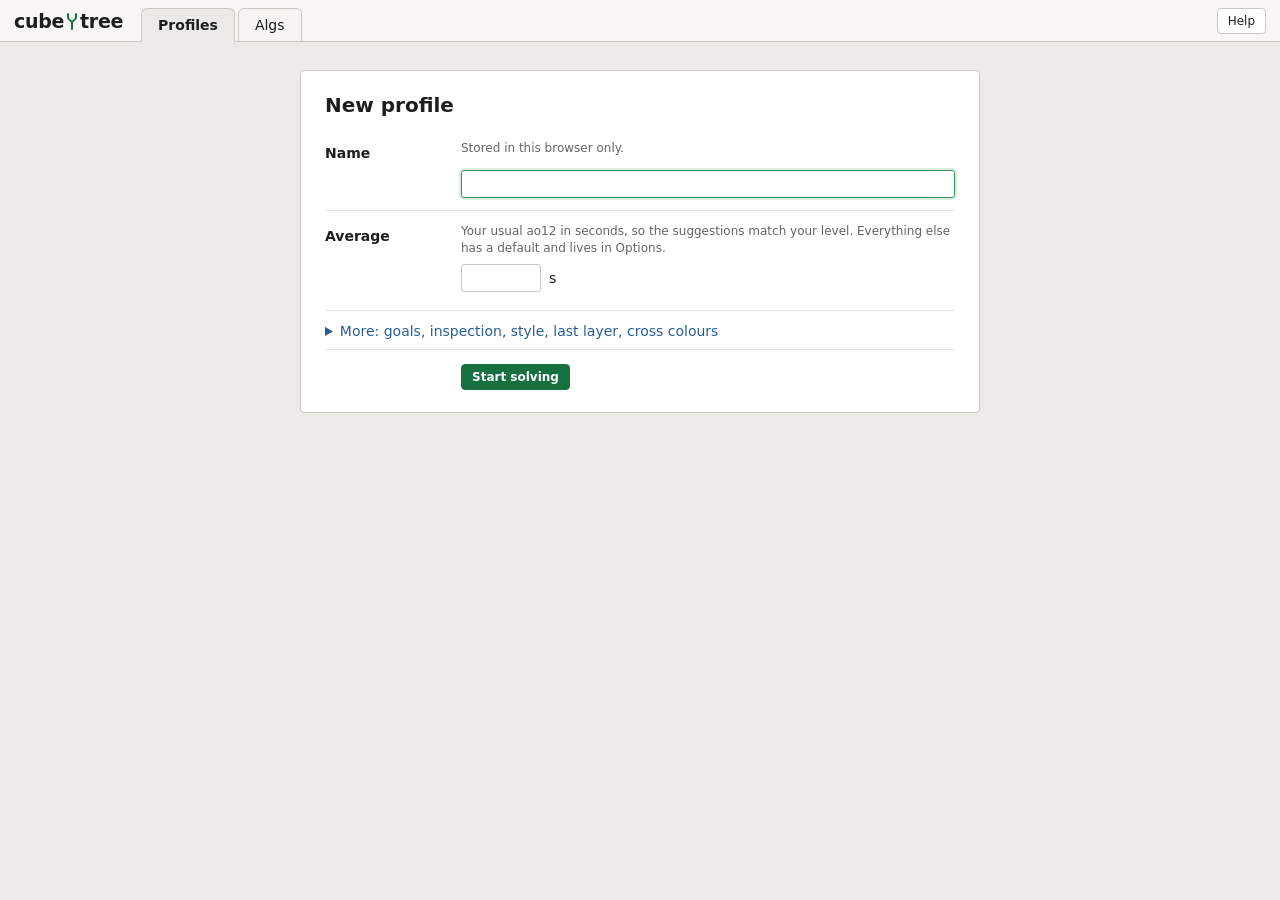
==== commit e89dbcb5: "Restyle, rounds 5-8: analysis layout, plain type, cleaner source; eighth review in README Four more " ====
--- a/cube_tree_website/index.html
+++ b/cube_tree_website/index.html
@@ -4,24 +4,26 @@
 <head>
     <meta charset="UTF-8">
     <meta name="viewport" content="width=device-width, initial-scale=1.0">
-    <title>cube⑂tree</title>
-    <link rel="stylesheet" href="styles.css?v=48">
-    <script src="js/profile.js?v=48"></script>
+    <title>cubetree</title>
+    <link rel="stylesheet" href="styles.css?v=57">
+    <script src="js/profile.js?v=57"></script>
 </head>
 
 <body>
     <header class="header">
-        <span class="logo">cube<span class="fork">⑂</span>tree</span>
+        <span class="logo">cube<svg class="fork" viewBox="0 0 12 17" aria-hidden="true"><path d="M6 16V10M6 10C6 7 2 8 2 4V1M6 10C6 7 10 8 10 4V1" fill="none" stroke="currentColor" stroke-width="2" stroke-linecap="round"/></svg>tree</span>
+        <nav class="tabs" aria-label="pages">
+            <a class="tab" href="index.html?profiles" aria-current="page">Profiles</a>
+            <a class="tab" href="algs.html">Algs</a>
+        </nav>
         <div class="userbar">
-            <a class="link" href="algs.html">Algs</a>
-            <button type="button" class="link" id="info-btn">Help</button>
-            <div class="theme-swatches" id="theme-swatches" role="group" aria-label="theme"></div>
+            <button type="button" class="btn" id="info-btn">Help</button>
         </div>
     </header>
 
     <main class="onboard-wrap">
         <section class="popup onboard" id="onboard" aria-live="polite">
-            <div class="popup-head"><h2 id="onboard-title">cube⑂tree</h2></div>
+            <div class="popup-head"><h2 id="onboard-title">New profile</h2></div>
             <div class="screen" id="screen"></div>
             <div class="nav" id="onboard-nav" hidden>
                 <button type="button" class="btn" id="onboard-back">&lsaquo; Profiles</button>
@@ -30,13 +32,13 @@
         </section>
     </main>
 
-    <script src="js/captions.js?v=48"></script>
-    <script src="js/skill-levels.js?v=48"></script>
-    <script src="js/facelet-cube.js?v=48"></script>
-    <script src="js/random-state-scramble.js?v=48"></script>
-    <script src="js/pro-steps.js?v=48"></script>
-    <script src="js/script.js?v=48"></script>
-    <script src="js/onboarding.js?v=48"></script>
+    <script src="js/captions.js?v=57"></script>
+    <script src="js/skill-levels.js?v=57"></script>
+    <script src="js/facelet-cube.js?v=57"></script>
+    <script src="js/random-state-scramble.js?v=57"></script>
+    <script src="js/pro-steps.js?v=57"></script>
+    <script src="js/script.js?v=57"></script>
+    <script src="js/onboarding.js?v=57"></script>
 </body>
 
 </html>
--- a/cube_tree_website/styles.css
+++ b/cube_tree_website/styles.css
@@ -2,78 +2,66 @@
 
 :root,
 :root[data-theme="light"] {
-    --bg: #d9e1e8;
-    --header: #eef2f5;
+    --bg: #ebeae6;
+    --header: #f7f6f3;
     --panel: #ffffff;
-    --panel-2: #f3f5f7;
-    --ink: #1f2328;
-    --dim: #646d77;
-    --faint: #98a1aa;
-    --line: #b4bec7;
-    --line-2: #dde3e8;
-    --head: #2c4a75;
-    --link: #2459a8;
-    --btn-1: #fbfbfb;
-    --btn-2: #e2e5e8;
-    --btn-line: #a9b0b6;
-    --on: #d4e3f5;
-    --on-line: #6f8db3;
-    --hover: #edf3fa;
-    --field: #e9eef2;
+    --panel-2: #f6f5f2;
+    --ink: #1d1f1c;
+    --dim: #63675f;
+    --faint: #9a9d95;
+    --line: #c9c8c1;
+    --line-2: #e4e3dd;
+    --head: #1d1f1c;
+    --link: #2a5d9a;
+    --accent: #17703f;
+    --accent-ink: #ffffff;
+    --on: #dcefe2;
+    --on-line: #3f8f5c;
+    --hover: #f0f5f1;
+    --field: #f1f0ec;
     --cube-line: #1d2126;
-    --shadow: #c9d2da;
-    --bar: #e4e8ec;
+    --shadow: #dddbd4;
+    --bar: #e6e5e0;
     --stage-done: #3cb44b;
-    --stage-solved: #2f8ad6;
+    --stage-solved: #17703f;
     --warn: #a36500;
     --bad: #c0392b;
+    --comment: #2f8a46;
     color-scheme: light;
 }
 :root[data-theme="dark"] {
-    --bg: #15171a;
-    --header: #1c1f23;
-    --panel: #222529;
-    --panel-2: #1b1e21;
-    --ink: #dfe3e7;
-    --dim: #9aa3ad;
-    --faint: #6c747d;
-    --line: #444a51;
-    --line-2: #32373d;
-    --head: #93b4e0;
-    --link: #8db8f2;
-    --btn-1: #43484e;
-    --btn-2: #33373c;
-    --btn-line: #5b6168;
-    --on: #2c4566;
-    --on-line: #6a8fbf;
-    --hover: #2a3037;
-    --field: #191c1f;
+    --bg: #141614;
+    --header: #1a1d1a;
+    --panel: #1f221f;
+    --panel-2: #191c19;
+    --ink: #e3e6e1;
+    --dim: #9ca49b;
+    --faint: #6c746b;
+    --line: #3b4139;
+    --line-2: #2b302a;
+    --head: #e3e6e1;
+    --link: #9cc0ea;
+    --accent: #2e8a52;
+    --accent-ink: #ffffff;
+    --on: #23402c;
+    --on-line: #4f9a69;
+    --hover: #252c25;
+    --field: #171a17;
     --cube-line: #0c0d0f;
-    --shadow: #0f1113;
-    --bar: #2c3035;
+    --shadow: #121412;
+    --bar: #2b302a;
     --stage-done: #3fbf52;
-    --stage-solved: #4b9be0;
+    --stage-solved: #7fd39a;
     --warn: #e0a640;
     --bad: #ef7a6d;
+    --comment: #6cc483;
     color-scheme: dark;
 }
 
 :root {
-    --sans: Verdana, "DejaVu Sans", Geneva, Tahoma, sans-serif;
-    --bevel: linear-gradient(var(--btn-1), var(--btn-2));
+    --sans: system-ui, -apple-system, "Segoe UI", Roboto, "Helvetica Neue", Arial, sans-serif;
+    --notation: ui-monospace, "SF Mono", Menlo, Consolas, "Liberation Mono", monospace;
     --gutter: 30px;
-    /* step kinds: the stripe on a suggestion and its label */
-    --k-cross: #8c96a1;
-    --k-xcross: #3d73c4;
-    --k-pair: #3a9b52;
-    --k-multi: #1a9a96;
-    --k-pseudo: #8a63b8;
-    --k-ls: #d9822b;
-    --k-oll: #d4b21c;
-    --k-pll: #c9473d;
-    --k-coll: #d06a2a;
-    --k-zbll: #b0479a;
-    /* critique marks */
     --m-beyond: #168226;
     --m-best: #2a8f3d;
     --m-slower: #b26b00;
@@ -86,7 +74,7 @@
 body {
     background: var(--bg);
     color: var(--ink);
-    font: 13px/1.4 var(--sans);
+    font: 14px/1.45 var(--sans);
     min-height: 100vh;
 }
 textarea, input, select, button { font: inherit; color: inherit; }
@@ -94,7 +82,7 @@
 a { color: var(--link); }
 h1, h2, h3, h4 { font-size: inherit; }
 
-/* ---- buttons -------------------------------------------------------------- */
+/* buttons */
 .btn, .seg-strip button {
     display: inline-flex;
     align-items: center;
@@ -102,9 +90,9 @@
     gap: 5px;
     min-height: 26px;
     padding: 3px 10px;
-    border: 1px solid var(--btn-line);
-    border-radius: 5px;
-    background: var(--bevel);
+    border: 1px solid var(--line);
+    border-radius: 4px;
+    background: var(--panel);
     color: var(--ink);
     font-size: 12px;
     line-height: 1.2;
@@ -112,16 +100,16 @@
     white-space: nowrap;
     cursor: pointer;
 }
-.btn:hover:not(:disabled), .seg-strip button:hover { border-color: var(--on-line); }
+.btn:hover:not(:disabled), .seg-strip button:hover { border-color: var(--on-line); background: var(--hover); }
 .btn:active:not(:disabled), .btn[aria-pressed="true"], .seg-strip button[aria-checked="true"] {
     border-color: var(--on-line);
     background: var(--on);
     box-shadow: inset 0 1px 2px rgba(0, 0, 0, 0.18);
 }
 .btn:disabled { color: var(--faint); cursor: default; background: var(--panel-2); border-color: var(--line-2); }
-.btn.primary { font-weight: bold; border-color: var(--on-line); }
-.btn.tiny { min-height: 22px; padding: 1px 7px; font-size: 11px; }
-.btn.icon { min-width: 26px; padding: 2px 6px; }
+.btn.primary { font-weight: 600; border-color: var(--accent); background: var(--accent); color: var(--accent-ink); }
+.btn.primary:hover:not(:disabled) { border-color: var(--accent); background: var(--accent); filter: brightness(1.08); }
+.btn.tiny { min-height: 22px; padding: 1px 7px; font-size: 12px; }
 .btn.quiet, .btn.quiet:hover:not(:disabled), .btn.quiet:disabled { border-color: transparent; background: none; box-shadow: none; color: var(--link); padding: 2px 6px; min-height: 22px; }
 .btn.quiet:hover:not(:disabled) { text-decoration: underline; }
 a.btn { color: var(--ink); }
@@ -131,12 +119,11 @@
     justify-self: start; text-align: left;
 }
 
-/* form controls stay native */
 .check { display: inline-flex; align-items: center; gap: 6px; cursor: pointer; }
 .check input { accent-color: var(--stage-solved); width: 14px; height: 14px; margin: 0; flex: 0 0 auto; }
 .input, .select, .textarea {
     background: var(--panel);
-    border: 1px solid var(--btn-line);
+    border: 1px solid var(--line);
     border-radius: 3px;
     padding: 3px 6px;
     min-height: 26px;
@@ -144,8 +131,9 @@
 .input:focus, .select:focus, .textarea:focus { outline: none; border-color: var(--on-line); box-shadow: 0 0 0 2px var(--on); }
 .row { display: flex; flex-wrap: wrap; gap: 6px 14px; align-items: center; }
 .hint { font-size: 12px; color: var(--dim); }
-
-/* ---- header --------------------------------------------------------------- */
+.sr-only { position: absolute; width: 1px; height: 1px; overflow: hidden; clip-path: inset(50%); white-space: nowrap; }
+
+/* header */
 .header {
     display: flex;
     align-items: flex-end;
@@ -161,12 +149,13 @@
 .logo {
     align-self: center;
     margin-bottom: 7px;
-    font: italic bold 21px/1 Georgia, "Times New Roman", serif;
-    color: var(--head);
+    display: inline-flex; align-items: center; gap: 1px;
+    font: 700 19px/1 var(--sans);
+    color: var(--ink);
     text-decoration: none;
-    letter-spacing: -0.5px;
-}
-.logo .fork { font: normal 1.15em/1 "Apple Symbols", "Segoe UI Symbol", "DejaVu Sans", sans-serif; margin: 0 1px; }
+    letter-spacing: -0.3px;
+}
+.logo .fork { width: 12px; height: 17px; margin: 0 1px; color: var(--accent); }
 .tabs { display: flex; gap: 3px; margin-bottom: -1px; }
 .tab {
     padding: 6px 16px;
@@ -181,15 +170,11 @@
 .userbar { margin-left: auto; align-self: center; margin-bottom: 7px; display: flex; align-items: center; gap: 12px; }
 .profile-chip { display: inline-flex; align-items: center; gap: 6px; color: var(--ink); text-decoration: none; font-weight: bold; }
 .profile-chip:hover span { text-decoration: underline; }
-.initial { display: inline-grid; place-items: center; width: 22px; height: 22px; border-radius: 3px; background: var(--head); color: var(--panel); font-weight: bold; font-size: 12px; flex: 0 0 auto; }
-.theme-swatches { display: flex; }
-.theme-swatch { padding: 2px 9px; font-size: 11px; cursor: pointer; border: 1px solid var(--btn-line); background: var(--panel); color: var(--ink); }
-.theme-swatch:first-child { border-radius: 4px 0 0 4px; }
-.theme-swatch:last-child { border-radius: 0 4px 4px 0; border-left: none; }
-.theme-swatch[aria-pressed="true"] { background: var(--on); border-color: var(--on-line); font-weight: bold; }
-
-/* ---- panels --------------------------------------------------------------- */
+.initial { display: inline-grid; place-items: center; width: 22px; height: 22px; border-radius: 3px; background: var(--accent); color: var(--accent-ink); font-weight: bold; font-size: 12px; flex: 0 0 auto; }
+
+/* panels */
 .panel { background: var(--panel); border: 1px solid var(--line); border-radius: 4px; overflow: hidden; min-width: 0; }
+.suggestions .panel-head, .solution-panel .panel-head { background: none; border: none; padding: 0 2px 4px; min-height: 0; }
 .panel-head {
     display: flex; align-items: center; gap: 8px; flex-wrap: wrap;
     padding: 5px 10px; min-height: 31px;
@@ -199,29 +184,26 @@
 .panel-head h2 { font-size: 13px; font-weight: bold; }
 .panel-head .count { font-weight: normal; color: var(--dim); margin-left: 3px; }
 
-/* ---- the solving screen: cube on the left, the work on the right ---------- */
+/* solve page */
 .solve-page {
     display: grid;
-    grid-template-columns: minmax(340px, 1fr) minmax(420px, 720px);
+    grid-template-columns: minmax(300px, min(540px, calc(100vh - 260px))) minmax(0, 1fr);
+    grid-template-areas: "scramble scramble" "cube work";
     align-items: start;
-    gap: 14px;
-    padding: 14px;
-    --fill: calc(100vh - 69px);
-}
-/* both columns run to the bottom of the window: the cube grows, the solution takes what's left */
-.work { display: flex; flex-direction: column; gap: 12px; min-width: 0; min-height: var(--fill); }
-.solution-panel { flex: 1; display: flex; flex-direction: column; }
-.solution-panel .editor { flex: 1; }
+    gap: 14px 18px;
+    max-width: 1320px;
+    margin: 0 auto;
+    padding: 12px 16px 24px;
+}
+.work { grid-area: work; display: flex; flex-direction: column; gap: 14px; min-width: 0; }
 
 .cube-box {
-    position: sticky; top: 54px; height: var(--fill); min-height: 440px;
-    display: flex; flex-direction: column;
+    grid-area: cube; align-self: start;
     border: 1px solid var(--line); border-radius: 4px; overflow: hidden; background: var(--field);
 }
 .cube-stage {
     position: relative;
-    flex: 1;
-    min-height: 0;
+    aspect-ratio: 1;
     overflow: hidden;
     touch-action: none;
     cursor: grab;
@@ -241,7 +223,6 @@
 .zoom { position: absolute; right: 8px; top: 8px; display: flex; gap: 3px; }
 .zoom .btn { min-width: 24px; font-size: 14px; font-weight: bold; }
 
-/* how far the cube on screen has got: cross, four pairs, last layer */
 .stages { padding: 6px 10px 4px; border-top: 1px solid var(--line); background: var(--panel); }
 .gauge {
     display: grid; grid-template-columns: 1.4fr repeat(4, 1fr) repeat(2, 1fr); gap: 2px;
@@ -251,9 +232,8 @@
 .gauge i.on { background: var(--stage-done); }
 .gauge.done i.on { background: var(--stage-solved); }
 .gauge i[data-stage="cross"], .gauge i[data-stage="p4"] { margin-right: 3px; }
-.gauge-labels { display: grid; grid-template-columns: 1.4fr 4fr 2fr; margin-top: 2px; font-size: 10px; color: var(--dim); }
-.gauge-labels span:nth-child(2) { text-align: center; }
-.gauge-labels span:last-child { text-align: right; }
+.gauge-labels { display: grid; grid-template-columns: 1.4fr repeat(4, 1fr) repeat(2, 1fr); gap: 2px; margin-top: 2px; font-size: 11px; color: var(--dim); text-align: center; }
+.gauge-labels span:first-child, .gauge-labels span:nth-child(5) { margin-right: 3px; }
 
 .playback {
     display: grid; grid-template-columns: auto auto 1fr auto auto; gap: 4px;
@@ -263,32 +243,38 @@
 .scrub { grid-column: 1 / -1; width: 100%; accent-color: var(--stage-solved); height: 16px; cursor: pointer; }
 
 /* scramble */
+.scramble-panel {
+    grid-area: scramble;
+    display: grid; grid-template-columns: minmax(0, 1fr) auto; align-items: center; gap: 4px 16px;
+    padding: 2px 0 10px; border-bottom: 1px solid var(--line);
+}
+.scramble-panel .panel-head { grid-column: 2; grid-row: 1; background: none; border: none; padding: 0; min-height: 0; }
+.scramble-panel .panel-head h2 { font-weight: normal; color: var(--dim); font-size: 12px; }
 .scramble-status { font-size: 11px; color: var(--dim); }
 .scramble-status.searching { color: var(--link); }
 .scramble-status.error { color: var(--bad); }
-.scramble-nav { display: flex; gap: 3px; margin-left: auto; }
-.scramble-text { padding: 9px 12px 11px; font-size: 17px; line-height: 1.5; word-spacing: 3px; }
-.scramble-edit { display: grid; gap: 6px; padding: 0 12px 12px; }
+.scramble-nav { display: flex; gap: 3px; }
+.scramble-text { font-family: var(--notation); grid-column: 1; grid-row: 1; font-size: 19px; line-height: 1.4; word-spacing: 4px; }
+.scramble-edit { grid-column: 1 / -1; display: grid; gap: 6px; max-width: 640px; }
 .scramble-edit .textarea { width: 100%; font-size: 13px; resize: vertical; }
 .scramble-edit .btn.primary { margin-left: auto; }
 
-/* suggestions: one row each -- moves, count, why, kind */
+/* suggestions */
 .suggest-note { color: var(--dim); }
 .suggest-note:empty { display: none; }
 .suggestions.thinking .suggest-note::after { content: " …"; }
 #suggest-title:empty { display: none; }
+.picks { border-top: 1px solid var(--line); border-bottom: 1px solid var(--line); background: var(--panel); }
 .picks:empty { display: none; }
 .pick {
-    --kind: var(--k-cross);
     display: grid;
-    grid-template-columns: 15.5em 4em minmax(0, 1fr) auto;
+    grid-template-columns: minmax(0, 1.5fr) 4.5em minmax(0, 1fr);
     align-items: baseline;
     gap: 0 12px;
     width: 100%;
-    padding: 6px 12px 6px 14px;
+    padding: 6px 12px;
     border: none;
     border-bottom: 1px solid var(--line-2);
-    box-shadow: inset 4px 0 0 var(--kind);
     background: var(--panel);
     text-align: left;
     cursor: pointer;
@@ -297,19 +283,10 @@
 .picks > .pick:last-child, .picks > .pick-row:last-child { border-bottom: none; }
 .pick:hover, .pick:focus-visible { background: var(--hover); outline: none; }
 .pick:active { background: var(--on); }
-.pick .alg { grid-column: 1; grid-row: 1; font-size: 15px; }
-.pick .cnt { grid-column: 2; grid-row: 1; font-size: 11px; color: var(--dim); white-space: nowrap; }
-.pick .why { grid-column: 3; grid-row: 1; font-size: 12px; color: var(--dim); }
-.pick .kind { grid-column: 4; grid-row: 1; font-size: 11px; color: color-mix(in srgb, var(--kind) 75%, var(--ink)); text-align: right; }
-.pick[data-kind="xcross"] { --kind: var(--k-xcross); }
-.pick[data-kind="pair"] { --kind: var(--k-pair); }
-.pick[data-kind="multi"] { --kind: var(--k-multi); }
-.pick[data-kind="pseudo"] { --kind: var(--k-pseudo); }
-.pick[data-kind="ls"] { --kind: var(--k-ls); }
-.pick[data-kind="oll"] { --kind: var(--k-oll); }
-.pick[data-kind="pll"] { --kind: var(--k-pll); }
-.pick[data-kind="coll"] { --kind: var(--k-coll); }
-.pick[data-kind="zbll"] { --kind: var(--k-zbll); }
+.pick .alg { font-family: var(--notation); font-size: 15px; }
+.pick .kind { font-size: 13px; color: var(--comment); white-space: nowrap; }
+.pick .cnt { font-size: 11px; color: var(--dim); white-space: nowrap; }
+.pick .why { font-size: 12px; color: var(--dim); }
 .pick-row { display: flex; align-items: center; min-width: 0; border-bottom: 1px solid var(--line-2); }
 .pick-row .pick { flex: 1; border-bottom: none; }
 .pick-row .star { color: var(--faint); font-size: 15px; text-decoration: none; padding: 0 10px; }
@@ -318,7 +295,7 @@
 .suggest-actions:empty { display: none; }
 .suggest-actions .btn { min-height: 22px; padding: 1px 8px; font-size: 11px; }
 
-/* the critique: a bar per step, the verdict, the alternative under it */
+/* critique */
 .critique-list { list-style: none; max-height: 60vh; overflow: auto; }
 .critique-list li { cursor: pointer; padding: 0 12px 7px; }
 .critique-list li:hover { background: var(--hover); }
@@ -330,8 +307,10 @@
 .critique-list .total { cursor: default; padding-top: 7px; border-top: 1px solid var(--line); font-weight: bold; }
 .critique-list .total:hover { background: none; }
 
-/* the solution bar: a step per line, its number in the margin */
-.editor { position: relative; width: 100%; min-height: 172px; font-size: 16px; line-height: 26px; background: var(--panel); }
+/* solution */
+.solution-panel { display: flex; flex-direction: column; }
+.solution-panel .editor { font-family: var(--notation); border: 1px solid var(--line); border-bottom: none; border-radius: 4px 4px 0 0; }
+.editor { position: relative; width: 100%; min-height: 200px; font-size: 16px; line-height: 26px; background: var(--panel); }
 .editor textarea, .editor .editor-shadow {
     position: absolute; inset: 0; padding: 8px 12px 8px calc(10px + var(--gutter));
     white-space: pre-wrap; word-wrap: break-word; overflow-wrap: anywhere;
@@ -340,8 +319,8 @@
 .editor textarea { background: transparent; border: none; resize: none; color: transparent; caret-color: var(--ink); z-index: 2; overflow: hidden; }
 .editor textarea:focus { outline: none; }
 .editor .editor-shadow { color: var(--ink); pointer-events: none; z-index: 1; overflow: hidden; }
-.editor .editor-sizer { visibility: hidden; padding: 8px 12px 8px calc(10px + var(--gutter)); white-space: pre-wrap; overflow-wrap: anywhere; min-height: 172px; }
-.editor .tok-comment { color: var(--k-pair); }
+.editor .editor-sizer { visibility: hidden; padding: 8px 12px 8px calc(10px + var(--gutter)); white-space: pre-wrap; overflow-wrap: anywhere; min-height: 200px; }
+.editor .tok-comment { color: var(--comment); }
 .editor .tok-pending { color: var(--dim); }
 .editor .tok-bad { text-decoration: underline wavy var(--bad); }
 .editor .ghost { color: var(--faint); }
@@ -363,20 +342,20 @@
 .ghost-key { margin-left: 6px; vertical-align: 2px; color: var(--dim); }
 .key-legend kbd { margin-right: 2px; }
 .move-count { margin-left: auto; font-size: 11px; color: var(--dim); }
-.editor-foot { display: flex; flex-wrap: wrap; align-items: center; justify-content: space-between; gap: 6px 12px; padding: 6px 12px 8px; border-top: 1px solid var(--line-2); background: var(--panel-2); }
+.editor-foot { display: flex; flex-wrap: wrap; align-items: center; justify-content: space-between; gap: 6px 12px; padding: 6px 10px; border: 1px solid var(--line); border-radius: 0 0 4px 4px; background: var(--panel-2); }
 .editor-actions { display: flex; gap: 4px; flex-wrap: wrap; }
 .editor-actions #critique-btn { font-weight: bold; }
-.key-legend { display: flex; flex-wrap: wrap; gap: 2px 14px; color: var(--dim); font-size: 11px; }
+.key-legend { display: flex; flex-wrap: wrap; gap: 2px 14px; color: var(--dim); font-size: 12px; }
 @media (hover: none) { .key-legend { display: none; } }
-.status-line { padding: 5px 12px; color: var(--dim); font-size: 12px; border-top: 1px solid var(--line-2); }
+.status-line { padding: 5px 10px; color: var(--dim); font-size: 12px; border: 1px solid var(--line); border-bottom: none; background: var(--panel); }
 .status-line:empty { display: none; }
 .status-line[data-state="error"] { color: var(--bad); }
 
-/* ---- popups --------------------------------------------------------------- */
+/* popups */
 .popup {
     background: var(--panel);
     color: var(--ink);
-    border: 1px solid var(--btn-line);
+    border: 1px solid var(--line);
     border-radius: 6px;
     box-shadow: 2px 2px 6px rgba(0, 0, 0, 0.25);
 }
@@ -389,10 +368,10 @@
 }
 .popup-head h2 { font-size: 13px; font-weight: bold; }
 .close-x { width: 22px; height: 22px; border: 1px solid transparent; border-radius: 4px; background: none; cursor: pointer; font-size: 16px; line-height: 1; color: var(--dim); }
-.close-x:hover { border-color: var(--btn-line); color: var(--ink); background: var(--panel); }
+.close-x:hover { border-color: var(--line); color: var(--ink); background: var(--panel); }
 dialog::backdrop { background: rgba(20, 26, 32, 0.35); }
 
-/* options: under the header's button, one tab at a time */
+/* options */
 .drawer {
     margin: 46px 12px auto auto;
     width: min(460px, calc(100vw - 24px));
@@ -423,14 +402,11 @@
 .field .desc { font-size: 11px; color: var(--dim); }
 .field .select, .field .input { justify-self: start; min-width: 200px; max-width: 100%; }
 .moves { white-space: nowrap; }
-/* a <select data-seg>: joined buttons */
 .seg-strip { display: inline-flex; flex-wrap: wrap; justify-self: start; }
 .seg-strip button { border-radius: 0; margin-left: -1px; }
 .seg-strip button:first-child { margin-left: 0; border-radius: 4px 0 0 4px; }
 .seg-strip button:last-child { border-radius: 0 4px 4px 0; }
 .seg-strip button[aria-checked="true"] { position: relative; z-index: 1; font-weight: bold; }
-.seg-note { font-size: 11px; color: var(--dim); }
-.seg-note:empty { display: none; }
 .limits-table { width: 100%; border-collapse: collapse; font-size: 12px; margin-top: 4px; }
 .limits-table th { font-size: 10px; text-align: left; color: var(--dim); font-weight: normal; padding: 2px; }
 .limits-table td { padding: 2px; }
@@ -442,18 +418,22 @@
 .info-dialog h3 { font-weight: bold; color: var(--head); margin: 12px 0 2px; }
 .info-dialog h3:first-child { margin-top: 0; }
 
-/* ---- profiles and setup (index.html) ---------------------------------------- */
-.onboard-wrap { min-height: calc(100vh - 42px); display: grid; place-items: start center; padding: 5vh 16px 40px; }
-.onboard { width: min(640px, 100%); }
-.onboard .screen { padding: 4px 16px 4px; }
+/* index.html */
+.onboard-wrap { min-height: calc(100vh - 42px); background: var(--bg); padding: 28px 16px 40px; }
+.onboard { width: min(680px, 100%); margin: 0 auto; padding: 20px 24px 22px; border: 1px solid var(--line); border-radius: 4px; box-shadow: none; }
+.onboard .popup-head { background: none; border: none; padding: 0 0 8px; }
+.onboard .popup-head h2 { font-size: 20px; font-weight: 700; }
+.onboard .screen { padding: 0; }
+.more-setup { padding: 10px 0 4px; border-top: 1px solid var(--line-2); }
+.more-setup summary { padding-bottom: 4px; }
 .onboard .sub { color: var(--dim); font-size: 12px; }
-/* setup: a two-column form, the question on the left */
 .q { display: grid; grid-template-columns: 120px minmax(0, 1fr); gap: 6px 16px; align-items: start; padding: 12px 0; border-top: 1px solid var(--line-2); }
 .q:first-child { border-top: none; }
 .q > h2 { grid-column: 1; grid-row: 1; font-weight: bold; color: var(--head); padding-top: 3px; }
 .q > * { grid-column: 2; }
-.onboard .nav { display: flex; align-items: center; gap: 10px; padding: 10px 16px 14px; border-top: 1px solid var(--line-2); background: var(--panel-2); border-radius: 0 0 6px 6px; }
-.onboard #onboard-next { margin-left: auto; }
+.onboard .nav { display: flex; align-items: center; gap: 10px; padding: 14px 0 0; border-top: 1px solid var(--line-2); }
+.onboard #onboard-next { margin-left: 136px; }
+.onboard #onboard-back:not([hidden]) ~ #onboard-next { margin-left: auto; }
 .profile-list, .choice-list { display: grid; gap: 3px; }
 .choice { display: flex; align-items: center; gap: 8px; padding: 2px 0; cursor: pointer; background: none; border: none; text-align: left; }
 .choice .tag { margin-left: auto; font-size: 11px; color: var(--dim); }
@@ -467,19 +447,18 @@
 .level-note { color: var(--dim); font-size: 12px; }
 .colour-row { display: flex; gap: 6px; flex-wrap: wrap; }
 .colour-chip { width: 30px; height: 30px; border: 1px solid rgba(0, 0, 0, 0.35); border-radius: 4px; cursor: pointer; position: relative; }
-.colour-chip[aria-pressed="true"] { box-shadow: 0 0 0 2px var(--panel), 0 0 0 4px var(--head); }
+.colour-chip[aria-pressed="true"] { box-shadow: 0 0 0 2px var(--panel), 0 0 0 4px var(--accent); }
 .colour-chip[aria-pressed="true"]::after { content: "✓"; position: absolute; inset: 0; display: grid; place-items: center; font-weight: bold; font-size: 15px; color: #111; }
 .code-box { width: 100%; min-height: 70px; font-size: 12px; word-break: break-all; }
 #screen > .profile-list, #screen > .speed-row, #screen > .sub, #screen > .code-box, #screen > .btn { margin: 12px 0; }
 
-/* ---- the alg sets page (algs.html) ------------------------------------------ */
+/* algs.html */
 .algs-main {
     display: grid; grid-template-columns: 150px minmax(0, 1fr); align-items: start;
     padding: 12px 12px 30px 0; min-height: calc(100vh - 41px); max-width: 1400px;
 }
 .set-menu { position: sticky; top: 54px; padding-top: 4px; }
 .set-list { list-style: none; display: grid; gap: 2px; }
-/* the sets: tabs down the left edge of the panel */
 .set-item {
     width: calc(100% + 1px); display: grid; grid-template-columns: 1fr auto; align-items: baseline; gap: 6px;
     padding: 6px 9px 6px 12px; cursor: pointer; text-align: left;
@@ -494,8 +473,8 @@
 
 .set-window { display: grid; gap: 10px; min-width: 0; background: var(--panel); border: 1px solid var(--line); border-radius: 0 4px 4px 4px; padding: 12px 14px 16px; }
 .set-head { display: flex; align-items: center; gap: 10px 16px; flex-wrap: wrap; }
-.set-head h2 { font-size: 18px; font-style: italic; color: var(--head); }
-.algs-search { position: relative; flex: 1; min-width: 240px; font-size: 14px; line-height: 20px; height: 30px; background: var(--panel); border: 1px solid var(--btn-line); border-radius: 4px; }
+.set-head h2 { font-size: 18px; }
+.algs-search { font-family: var(--notation); position: relative; flex: 1; min-width: 240px; font-size: 14px; line-height: 20px; height: 30px; background: var(--panel); border: 1px solid var(--line); border-radius: 4px; }
 .algs-search:focus-within { border-color: var(--on-line); box-shadow: 0 0 0 2px var(--on); }
 .algs-search input, .algs-search .search-shadow {
     position: absolute; inset: 0; padding: 4px 8px; border: none; background: transparent;
@@ -515,7 +494,6 @@
 .slots i { flex: 1; }
 .slots i.on { background: var(--stage-done); }
 
-/* subsets and filters: flat toggles */
 .slot-bar { display: flex; flex-wrap: wrap; gap: 3px; }
 .slot-bar:empty { display: none; }
 .slot-chip, .chip {
@@ -534,6 +512,8 @@
 .learn-hint { color: var(--link); }
 
 .case-grid { display: grid; grid-template-columns: repeat(auto-fill, minmax(100px, 1fr)); gap: 6px; }
+.grid-group { grid-column: 1 / -1; font-size: 13px; font-weight: 600; color: var(--dim); padding: 8px 0 2px; border-bottom: 1px solid var(--line-2); }
+.grid-group:first-child { padding-top: 0; }
 .grid-empty { grid-column: 1 / -1; color: var(--dim); padding: 6px 0; }
 .case-tile {
     position: relative; display: grid; justify-items: center; gap: 1px;
@@ -557,13 +537,13 @@
 /* hover card */
 .case-card {
     position: fixed; z-index: 50; pointer-events: none; max-width: 320px;
-    background: var(--panel-2); border: 1px solid var(--btn-line); border-radius: 5px;
+    background: var(--panel-2); border: 1px solid var(--line); border-radius: 5px;
     box-shadow: 1px 1px 4px rgba(0, 0, 0, 0.25);
     padding: 5px 8px 6px; display: grid; gap: 3px;
 }
 .case-card .card-head { display: flex; justify-content: space-between; gap: 8px; font-weight: bold; border-bottom: 1px solid var(--line); padding-bottom: 3px; }
 .case-card .card-tag { color: var(--warn); font-weight: normal; font-size: 11px; }
-.case-card .alg { font-size: 14px; }
+.case-card .alg { font-family: var(--notation); font-size: 14px; }
 .case-card .card-meta { display: flex; justify-content: space-between; gap: 8px; color: var(--dim); font-size: 11px; }
 .case-card .card-more { color: var(--dim); font-size: 11px; }
 .auf { color: var(--dim); }
@@ -577,19 +557,21 @@
 .match-row canvas { width: 48px; height: 48px; image-rendering: pixelated; }
 .match-text { display: grid; gap: 1px; min-width: 0; }
 .match-text .case-name { font-size: 11px; color: var(--dim); }
-.match-text .alg { font-size: 15px; }
+.match-text .alg { font-family: var(--notation); font-size: 15px; }
 .match-text .alg b { color: var(--link); }
 
-/* a case: its cube on the left, its algs as a ranked list */
+/* case dialog */
 .case-dialog { width: min(960px, calc(100vw - 32px)); max-height: calc(100vh - 40px); margin: auto; padding: 0; overflow: hidden; }
-.case-body { display: grid; grid-template-columns: minmax(220px, 0.8fr) minmax(300px, 1.3fr); gap: 16px; padding: 12px 14px 14px; max-height: calc(100vh - 80px); overflow: auto; }
-.case-view { display: grid; align-content: start; }
-.case-stage { aspect-ratio: 1 / 0.9; border: 1px solid var(--line); border-bottom: none; border-radius: 4px 4px 0 0; background: var(--field); }
+.case-body { display: grid; grid-template-columns: minmax(220px, 0.8fr) minmax(300px, 1.3fr); gap: 16px; padding: 12px 14px 14px; height: min(560px, calc(100vh - 80px)); }
+.case-algs { display: flex; flex-direction: column; min-height: 0; }
+.case-algs .alg-list { overflow: auto; }
+.case-view { display: flex; flex-direction: column; min-height: 0; }
+.case-stage { flex: 1; min-height: 200px; border: 1px solid var(--line); border-bottom: none; border-radius: 4px 4px 0 0; background: var(--field); }
 .case-view .playback { grid-template-columns: auto auto 1fr auto; border: 1px solid var(--line); border-radius: 0 0 4px 4px; }
-.case-view .known-btn { margin-top: 8px; justify-self: start; }
+.case-view .known-btn { margin-top: 8px; align-self: flex-start; }
 .case-sub { color: var(--dim); margin-bottom: 6px; }
 .case-sub:empty { display: none; }
-.alg-list-head { display: grid; grid-template-columns: 26px minmax(0, 1fr) 40px 92px; gap: 0 8px; padding: 3px 0; font-size: 10px; color: var(--dim); border: 1px solid var(--line-2); border-bottom: none; border-radius: 4px 4px 0 0; background: var(--panel-2); }
+.alg-list-head { display: grid; grid-template-columns: 26px minmax(0, 1fr) 40px 92px; gap: 0 8px; padding: 3px 0; font-size: 11px; color: var(--dim); border: 1px solid var(--line-2); border-bottom: none; border-radius: 4px 4px 0 0; background: var(--panel-2); }
 .alg-list-head span:first-child, .alg-list-head span:nth-child(3) { text-align: center; }
 .alg-list { list-style: none; display: grid; counter-reset: alg; border: 1px solid var(--line-2); border-radius: 0 0 4px 4px; }
 .alg-move {
@@ -600,12 +582,14 @@
 }
 .alg-move:last-child { border-bottom: none; }
 .alg-move::before { content: counter(alg); grid-column: 1; grid-row: 1 / 3; text-align: center; font-size: 11px; color: var(--faint); }
-.alg-move .alg { grid-column: 2; grid-row: 1; font-size: 15px; }
+.alg-move .alg { font-family: var(--notation); grid-column: 2; grid-row: 1; font-size: 14px; }
 .alg-move .meta { display: contents; }
 .alg-move .src { grid-column: 2; grid-row: 2; font-size: 10px; color: var(--dim); }
 .alg-move .stm { grid-column: 3; grid-row: 1 / 3; display: grid; justify-items: center; font-size: 14px; line-height: 1.1; white-space: nowrap; }
 .alg-move .alg-tools { grid-column: 4; grid-row: 1 / 3; display: flex; width: 92px; }
-.alg-move .alg-tools .btn { color: var(--faint); }
+.alg-move .alg-tools .btn { color: var(--faint); opacity: 0; }
+.alg-move:hover .alg-tools .btn, .alg-move:focus-within .alg-tools .btn, .alg-move.active .alg-tools .btn, .alg-move .star[aria-pressed="true"] { opacity: 1; }
+@media (hover: none) { .alg-move .alg-tools .btn { opacity: 1; } }
 .alg-move .star[aria-pressed="true"] { color: var(--warn); }
 .alg-move:hover, .alg-move:focus-visible { background: var(--hover); }
 .alg-move.active { background: var(--on); }
@@ -623,7 +607,9 @@
 }
 @media (max-width: 760px) {
     .case-body { grid-template-columns: 1fr; padding: 10px; }
-    .case-stage { aspect-ratio: auto; height: 32vh; min-height: 190px; }
+    .case-body { height: auto; max-height: calc(100vh - 80px); overflow: auto; }
+    .case-stage { flex: none; height: 32vh; min-height: 190px; }
+    .case-algs .alg-list { overflow: visible; }
     .case-grid { grid-template-columns: repeat(auto-fill, minmax(86px, 1fr)); }
     .case-tile canvas { width: 56px; height: 56px; }
     .case-tile.slot canvas { width: 70px; height: 63px; }
@@ -632,17 +618,17 @@
     .slot-chip { white-space: nowrap; flex: 0 0 auto; }
 }
 
-/* ---- narrow screens -------------------------------------------------------- */
+/* phones and tablets */
 @media (max-width: 900px) {
     .solve-page { display: flex; flex-direction: column; align-items: stretch; gap: 10px; padding: 10px; }
     .work { display: contents; }
-    .cube-box { height: auto; min-height: 0; }
-    .solution-panel .editor { flex: none; }
-    .scramble-panel { order: 1; }
-    .cube-box { order: 2; position: static; }
+    .scramble-panel { order: 1; grid-template-columns: 1fr; }
+    .scramble-panel .panel-head { grid-column: 1; grid-row: 2; }
+    .scramble-text { font-size: 18px; }
+    .cube-box { order: 2; align-self: stretch; }
     .suggestions { order: 3; }
     .solution-panel { order: 4; }
-    .cube-stage { flex: none; height: 44vh; min-height: 250px; }
+    .cube-stage { aspect-ratio: auto; height: 44vh; min-height: 250px; }
 }
 @media (max-width: 600px) {
     .header { padding: 6px 10px 0; gap: 10px; flex-wrap: nowrap; }
@@ -651,13 +637,13 @@
     .userbar #info-btn, #profile-name { display: none; }
     .tab { padding: 5px 10px; }
     .pick { grid-template-columns: minmax(0, 1fr) auto; gap: 1px 10px; }
-    .pick .alg { grid-column: 1; grid-row: 1; }
-    .pick .cnt { grid-column: 2; grid-row: 1; text-align: right; }
-    .pick .why { grid-column: 1; grid-row: 2; }
-    .pick .kind { grid-column: 2; grid-row: 2; }
+    .pick .why { grid-column: 1 / -1; }
     .q { grid-template-columns: 1fr; }
+    .onboard-wrap { padding: 14px 14px 30px; }
+    .onboard #onboard-next { margin-left: 0; }
     .q > h2 { grid-row: auto; }
     .q > * { grid-column: 1; }
     .drawer { margin: 8px; width: calc(100vw - 16px); max-height: calc(100vh - 16px); }
     .cube-stage { height: 38vh; }
-}
+    .solution-panel .editor { min-height: 148px; }
+}
